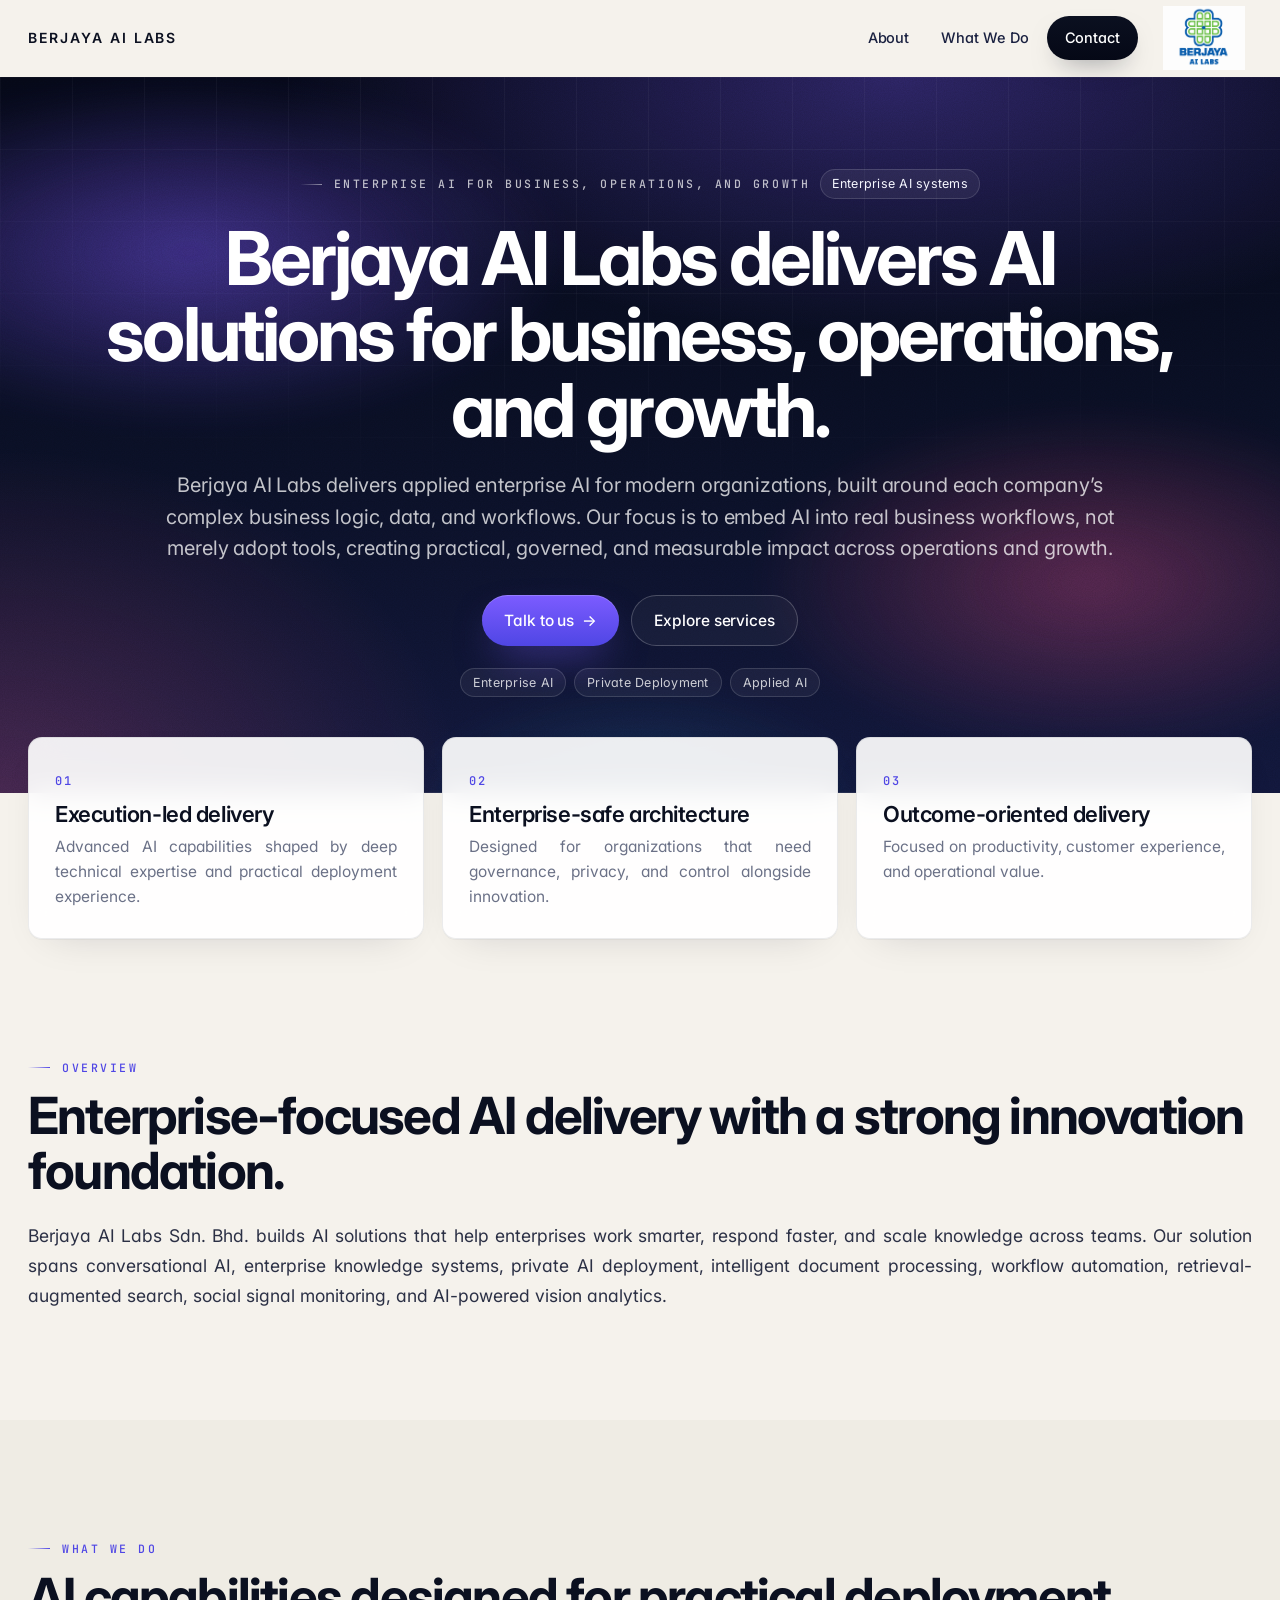
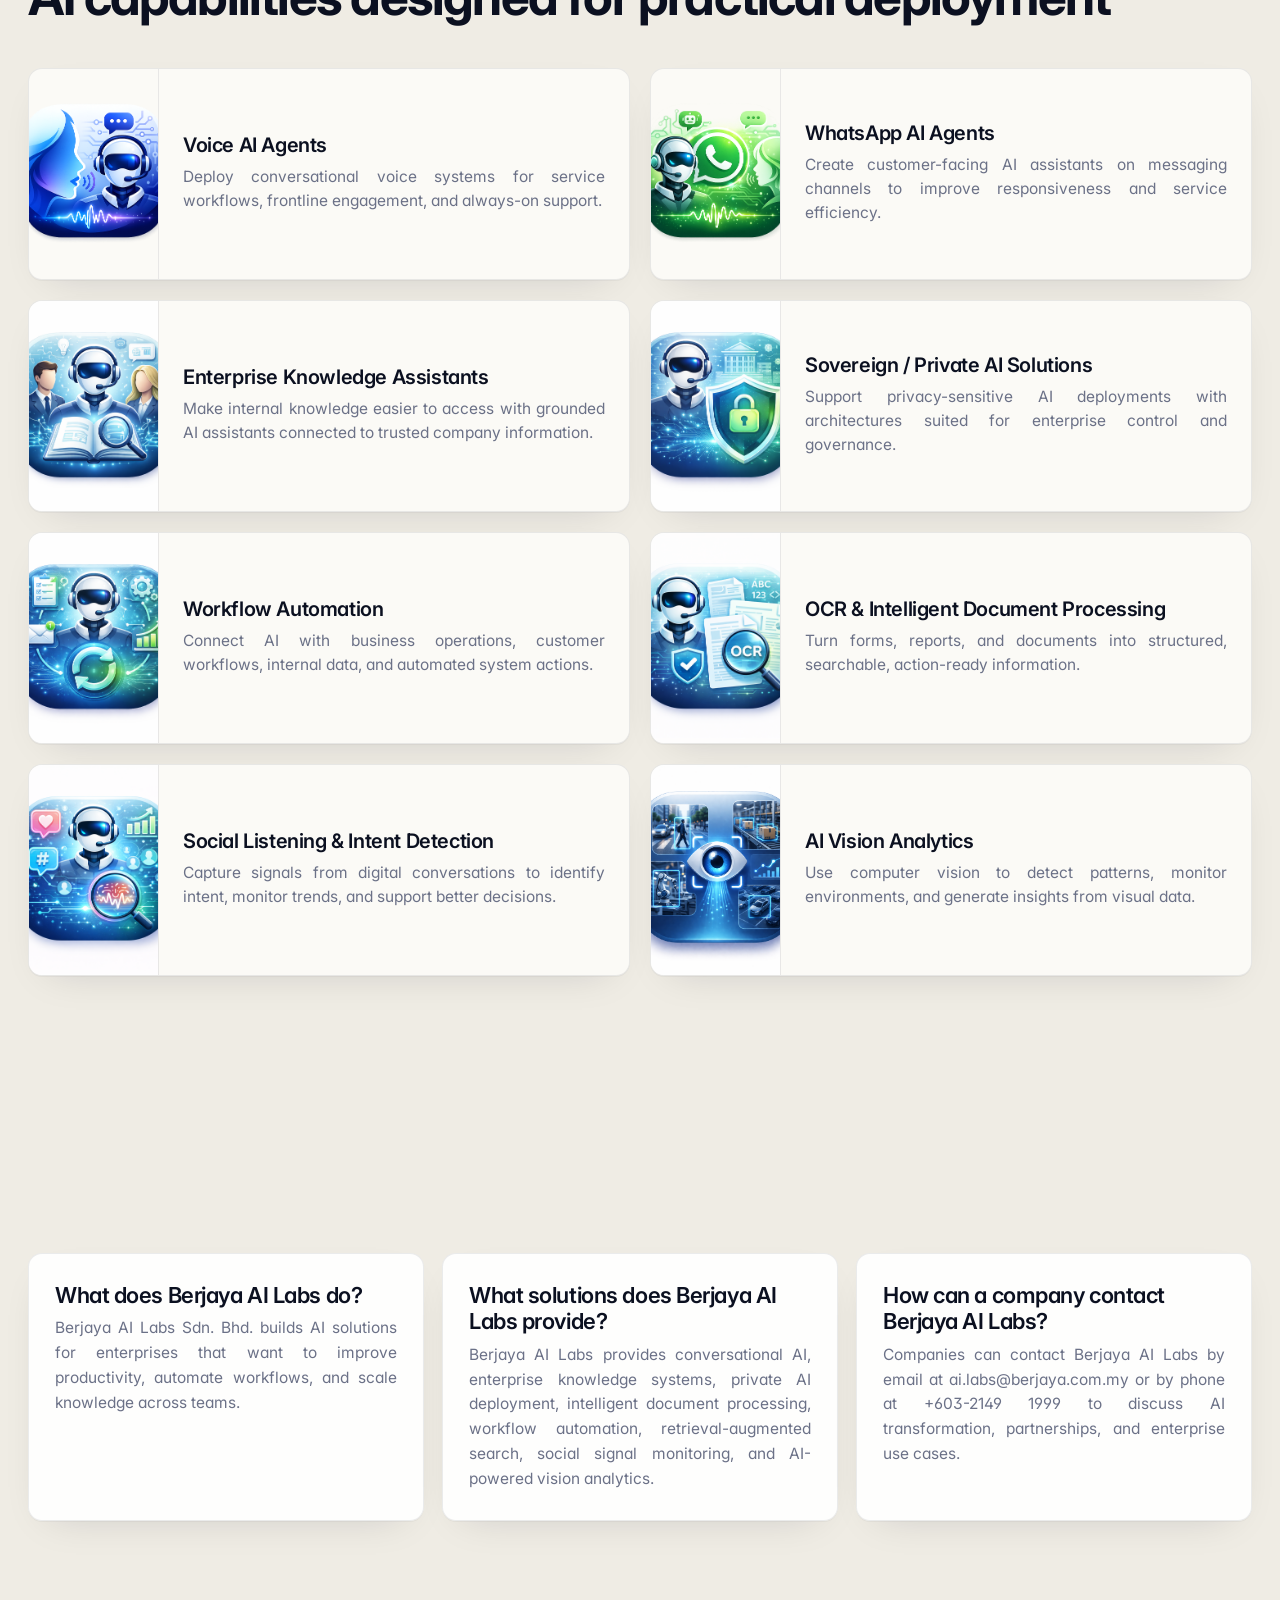
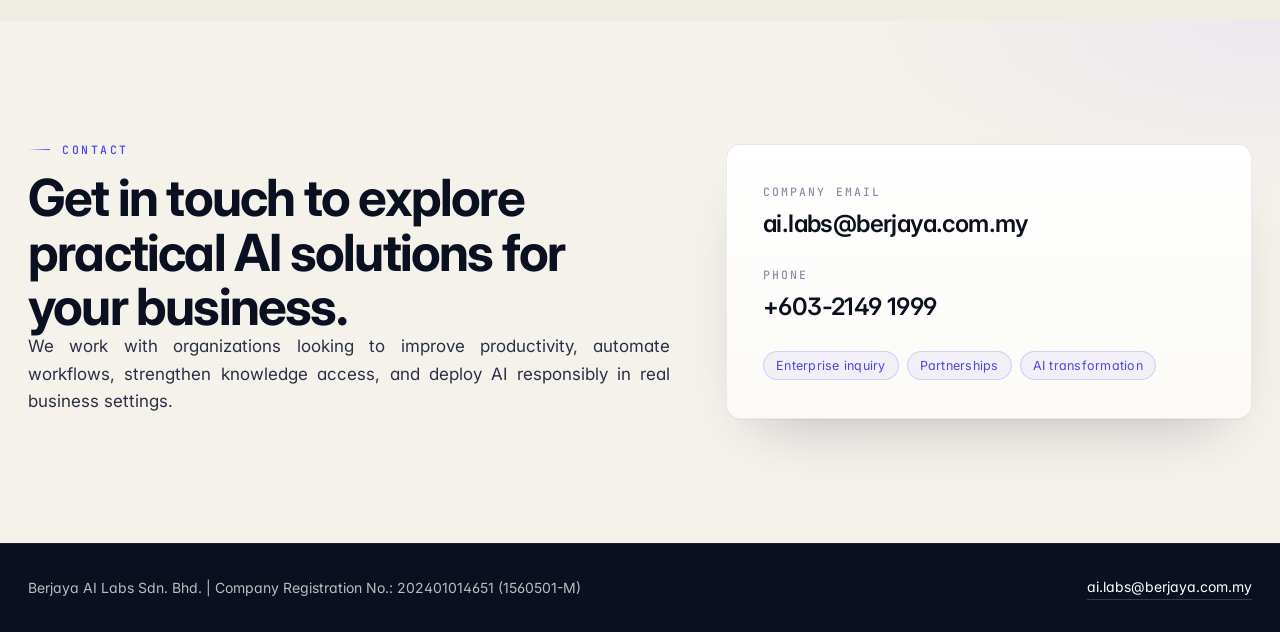
==== index.html @ 204e7c3d "Update Berjaya AI Labs site" ====
<!DOCTYPE html>
<html lang="en">
<head>
  <meta charset="UTF-8" />
  <meta name="viewport" content="width=device-width, initial-scale=1.0" />
  <title>Berjaya AI Labs | Applied AI for Business, Operations, and Growth</title>
  <meta name="description" content="Berjaya AI Labs Sdn. Bhd. delivers AI solutions across conversational AI, enterprise knowledge systems, private AI deployment, intelligent document processing, workflow automation, retrieval-augmented search, social listening, and vision analytics." />
  <meta name="robots" content="index,follow,max-image-preview:large" />
  <meta name="facebook-domain-verification" content="cfm3j7e0lpsbj4cn4l0iv65m7jfxsm" />
  <link rel="canonical" href="https://berjayaailabs.my/" />
  <meta property="og:type" content="website" />
  <meta property="og:title" content="Berjaya AI Labs | Applied AI for Business, Operations, and Growth" />
  <meta property="og:description" content="Berjaya AI Labs provides AI solutions for enterprises across automation, knowledge systems, private AI, and intelligent analytics." />
  <meta property="og:url" content="https://berjayaailabs.my/" />
  <meta property="og:site_name" content="Berjaya AI Labs" />
  <meta property="og:image" content="https://berjayaailabs.my/assets/company%20logo.png" />
  <meta name="twitter:card" content="summary_large_image" />
  <meta name="twitter:title" content="Berjaya AI Labs" />
  <meta name="twitter:description" content="Applied AI solutions by Berjaya AI Labs for business, operations, and growth." />
  <meta name="twitter:image" content="https://berjayaailabs.my/assets/company%20logo.png" />
  <link rel="preconnect" href="https://fonts.googleapis.com" />
  <link rel="preconnect" href="https://fonts.gstatic.com" crossorigin />
  <link href="https://fonts.googleapis.com/css2?family=Inter:wght@300;400;500;600;700;800&family=JetBrains+Mono:wght@400;500;600&display=swap" rel="stylesheet" />
  <link rel="stylesheet" href="styles.css?v=hero-text-full-width-1" />
  <script type="application/ld+json">
    {
      "@context": "https://schema.org",
      "@graph": [
        {
          "@type": "WebSite",
          "name": "Berjaya AI Labs",
          "url": "https://berjayaailabs.my/",
          "description": "AI solutions for business, operations, and growth.",
          "keywords": "Berjaya AI, Berjaya AI Labs"
        },
        {
          "@type": "WebPage",
          "name": "Berjaya AI Labs | Applied AI for Business, Operations, and Growth",
          "url": "https://berjayaailabs.my/",
          "isPartOf": {
            "@type": "WebSite",
            "name": "Berjaya AI Labs",
            "url": "https://berjayaailabs.my/"
          },
          "about": {
            "@type": "Organization",
            "name": "Berjaya AI Labs Sdn. Bhd."
          },
          "primaryImageOfPage": "https://berjayaailabs.my/assets/company%20logo.png"
        },
        {
          "@type": "Organization",
          "name": "Berjaya AI Labs Sdn. Bhd.",
          "url": "https://berjayaailabs.my/",
          "email": "ai.labs@berjaya.com.my",
          "telephone": "+603-2149 1999",
          "logo": "https://berjayaailabs.my/assets/company%20logo.png",
          "description": "Berjaya AI Labs Sdn. Bhd. provides practical AI solutions for business, operations, and growth.",
          "sameAs": ["https://www.linkedin.com/in/mau-luen-tham-57ba3176/"]
        },
        {
          "@type": "Person",
          "name": "Ir. Ts. Dr. Tham Mau Luen",
          "alternateName": ["Tham Mau Luen", "Mau Luen Tham"],
          "jobTitle": "Director",
          "worksFor": {
            "@type": "Organization",
            "name": "Berjaya AI Labs Sdn. Bhd."
          },
          "image": "https://berjayaailabs.my/assets/me.png",
          "sameAs": ["https://www.linkedin.com/in/mau-luen-tham-57ba3176/"],
          "alumniOf": {
            "@type": "CollegeOrUniversity",
            "name": "Universiti Malaya"
          },
          "knowsAbout": ["Artificial Intelligence", "Conversational AI", "Enterprise Knowledge Systems", "Private AI Deployment", "Workflow Automation", "Computer Vision"]
        },
        {
          "@type": "FAQPage",
          "mainEntity": [
            {
              "@type": "Question",
              "name": "What does Berjaya AI Labs do?",
              "acceptedAnswer": {
                "@type": "Answer",
                "text": "Berjaya AI Labs Sdn. Bhd. builds AI solutions for enterprises that want to improve productivity, automate workflows, and scale knowledge across teams."
              }
            },
            {
              "@type": "Question",
              "name": "What solutions does Berjaya AI Labs provide?",
              "acceptedAnswer": {
                "@type": "Answer",
                "text": "Berjaya AI Labs provides conversational AI, enterprise knowledge systems, private AI deployment, intelligent document processing, workflow automation, retrieval-augmented search, social signal monitoring, and AI-powered vision analytics."
              }
            },
            {
              "@type": "Question",
              "name": "How can a company contact Berjaya AI Labs?",
              "acceptedAnswer": {
                "@type": "Answer",
                "text": "Companies can contact Berjaya AI Labs by email at ai.labs@berjaya.com.my or by phone at +603-2149 1999 to discuss AI transformation, partnerships, and enterprise use cases."
              }
            },
            {
              "@type": "Question",
              "name": "Who is Ir. Ts. Dr. Tham Mau Luen?",
              "acceptedAnswer": {
                "@type": "Answer",
                "text": "Ir. Ts. Dr. Tham Mau Luen is the Director of Berjaya AI Labs Sdn. Bhd. and leads the development of AI solutions for enterprise innovation and digital transformation."
              }
            }
          ]
        }
      ]
    }
  </script>
</head>
<body>
  <header class="site-header">
    <div class="container nav">
      <a class="brand" href="#top">
        <span class="brand-mark">Berjaya AI Labs</span>
      </a>
      <div class="nav-right">
        <nav>
          <a href="#about">About</a>
          <a href="#services">What We Do</a>
          <a href="#contact">Contact</a>
        </nav>
        <img class="corporate-logo" src="assets/logo.png?v=logo-1" alt="Berjaya Corporation" />
      </div>
    </div>
  </header>

  <main id="top">
    <section class="hero">
      <div class="hero-aurora" aria-hidden="true"></div>
      <div class="hero-noise" aria-hidden="true"></div>
      <div class="container hero-stack-layout">
        <div class="hero-copy hero-copy-top" data-reveal>
          <div class="eyebrow-row">
            <p class="eyebrow">Enterprise AI for Business, Operations, and Growth</p>
            <span class="hero-badge">Enterprise AI systems</span>
          </div>
          <h1>Berjaya AI Labs delivers AI solutions for business, operations, and growth.</h1>
        </div>

        <div class="hero-copy hero-copy-bottom" data-reveal>
          <p class="lead">Berjaya AI Labs delivers applied enterprise AI for modern organizations, built around each company’s complex business logic, data, and workflows. Our focus is to embed AI into real business workflows, not merely adopt tools, creating practical, governed, and measurable impact across operations and growth.</p>
          <div class="hero-actions">
            <a class="button primary" href="#contact">Talk to us</a>
            <a class="button secondary" href="#services">Explore services</a>
          </div>
          <div class="hero-signals" aria-label="Key positioning signals">
            <span>Enterprise AI</span>
            <span>Private Deployment</span>
            <span>Applied AI</span>
          </div>
        </div>
      </div>
    </section>

    <section class="proof-band" aria-label="Why Berjaya AI Labs">
      <div class="container proof-grid">
        <article class="proof-card" data-reveal>
          <span class="proof-kicker">01</span>
          <h3>Execution-led delivery</h3>
          <p>Advanced AI capabilities shaped by deep technical expertise and practical deployment experience.</p>
        </article>
        <article class="proof-card" data-reveal>
          <span class="proof-kicker">02</span>
          <h3>Enterprise-safe architecture</h3>
          <p>Designed for organizations that need governance, privacy, and control alongside innovation.</p>
        </article>
        <article class="proof-card" data-reveal>
          <span class="proof-kicker">03</span>
          <h3>Outcome-oriented delivery</h3>
          <p>Focused on productivity, customer experience, and operational value.</p>
        </article>
      </div>
    </section>

    <section class="section" id="about">
      <div class="container intro-grid">
        <div data-reveal>
          <p class="section-label">Overview</p>
          <h2>Enterprise-focused AI delivery with a strong innovation foundation.</h2>
        </div>
        <div class="content-stack" data-reveal>
          <p>Berjaya AI Labs Sdn. Bhd. builds AI solutions that help enterprises work smarter, respond faster, and scale knowledge across teams. Our solution spans conversational AI, enterprise knowledge systems, private AI deployment, intelligent document processing, workflow automation, retrieval-augmented search, social signal monitoring, and AI-powered vision analytics.</p>
        </div>
      </div>
    </section>

    <section class="section alt premium-section" id="services">
      <div class="container">
        <div class="section-header-premium" data-reveal>
          <div>
            <p class="section-label">What We Do</p>
            <h2>AI capabilities designed for practical deployment</h2>
          </div>
        </div>
        <div class="service-grid">
          <article class="service-card" data-reveal>
            <img src="assets/Voice AI Agents.png" alt="Voice AI Agents" loading="lazy" />
            <div>
              <h3>Voice AI Agents</h3>
              <p>Deploy conversational voice systems for service workflows, frontline engagement, and always-on support.</p>
            </div>
          </article>
          <article class="service-card" data-reveal>
            <img src="assets/WhatsApp AI Agents.png" alt="WhatsApp AI Agents" loading="lazy" />
            <div>
              <h3>WhatsApp AI Agents</h3>
              <p>Create customer-facing AI assistants on messaging channels to improve responsiveness and service efficiency.</p>
            </div>
          </article>
          <article class="service-card" data-reveal>
            <img src="assets/Enterprise Knowledge Assistants.png" alt="Enterprise Knowledge Assistants" loading="lazy" />
            <div>
              <h3>Enterprise Knowledge Assistants</h3>
              <p>Make internal knowledge easier to access with grounded AI assistants connected to trusted company information.</p>
            </div>
          </article>
          <article class="service-card" data-reveal>
            <img src="assets/Private AI Solutions.png" alt="Sovereign and Private AI Solutions" loading="lazy" />
            <div>
              <h3>Sovereign / Private AI Solutions</h3>
              <p>Support privacy-sensitive AI deployments with architectures suited for enterprise control and governance.</p>
            </div>
          </article>
          <article class="service-card" data-reveal>
            <img src="assets/Workflow Automation.png" alt="Workflow Automation" loading="lazy" />
            <div>
              <h3>Workflow Automation</h3>
              <p>Connect AI with business operations, customer workflows, internal data, and automated system actions.</p>
            </div>
          </article>
          <article class="service-card" data-reveal>
            <img src="assets/OCR &amp; Intelligent Document Processing.png" alt="OCR and Intelligent Document Processing" loading="lazy" />
            <div>
              <h3>OCR &amp; Intelligent Document Processing</h3>
              <p>Turn forms, reports, and documents into structured, searchable, action-ready information.</p>
            </div>
          </article>
          <article class="service-card" data-reveal>
            <img src="assets/Social Listening &amp; Intent Detection.png" alt="Social Listening and Intent Detection" loading="lazy" />
            <div>
              <h3>Social Listening &amp; Intent Detection</h3>
              <p>Capture signals from digital conversations to identify intent, monitor trends, and support better decisions.</p>
            </div>
          </article>
          <article class="service-card" data-reveal>
            <img src="assets/AI Vision Analytics.png" alt="AI Vision Analytics" loading="lazy" />
            <div>
              <h3>AI Vision Analytics</h3>
              <p>Use computer vision to detect patterns, monitor environments, and generate insights from visual data.</p>
            </div>
          </article>
        </div>
      </div>
    </section>

    <section class="section geo-answers-section" id="geo-answers">
      <div class="container">
        <p class="section-label" data-reveal>FAQs</p>
        <div class="qa-grid">
          <article class="qa-card" data-reveal>
            <h3>What does Berjaya AI Labs do?</h3>
            <p>Berjaya AI Labs Sdn. Bhd. builds AI solutions for enterprises that want to improve productivity, automate workflows, and scale knowledge across teams.</p>
          </article>
          <article class="qa-card" data-reveal>
            <h3>What solutions does Berjaya AI Labs provide?</h3>
            <p>Berjaya AI Labs provides conversational AI, enterprise knowledge systems, private AI deployment, intelligent document processing, workflow automation, retrieval-augmented search, social signal monitoring, and AI-powered vision analytics.</p>
          </article>
          <article class="qa-card" data-reveal>
            <h3>How can a company contact Berjaya AI Labs?</h3>
            <p>Companies can contact Berjaya AI Labs by email at ai.labs@berjaya.com.my or by phone at +603-2149 1999 to discuss AI transformation, partnerships, and enterprise use cases.</p>
          </article>
        </div>
      </div>
    </section>

    <section class="section contact-section" id="contact">
      <div class="container contact-panel">
        <div data-reveal>
          <p class="section-label">Contact</p>
          <h2>Get in touch to explore practical AI solutions for your business.</h2>
          <p>We work with organizations looking to improve productivity, automate workflows, strengthen knowledge access, and deploy AI responsibly in real business settings.</p>
        </div>
        <div class="contact-card" data-reveal>
          <p class="contact-label">Company Email</p>
          <a href="mailto:ai.labs@berjaya.com.my">ai.labs@berjaya.com.my</a>
          <p class="contact-label top-gap">Phone</p>
          <a href="tel:+60321491999">+603-2149 1999</a>
          <div class="contact-chip-row">
            <span>Enterprise inquiry</span>
            <span>Partnerships</span>
            <span>AI transformation</span>
          </div>
        </div>
      </div>
    </section>
  </main>

  <footer class="site-footer">
    <div class="container footer-content">
      <p>Berjaya AI Labs Sdn. Bhd. | Company Registration No.: 202401014651 (1560501-M)</p>
      <a href="mailto:ai.labs@berjaya.com.my">ai.labs@berjaya.com.my</a>
    </div>
  </footer>
  <script>
    (function () {
      var prefersReduced = window.matchMedia && window.matchMedia('(prefers-reduced-motion: reduce)').matches;
      var targets = document.querySelectorAll('[data-reveal]');
      if (prefersReduced || !('IntersectionObserver' in window)) {
        targets.forEach(function (el) { el.classList.add('is-revealed'); });
        return;
      }
      var io = new IntersectionObserver(function (entries) {
        entries.forEach(function (entry) {
          if (entry.isIntersecting) {
            entry.target.classList.add('is-revealed');
            io.unobserve(entry.target);
          }
        });
      }, { rootMargin: '0px 0px -8% 0px', threshold: 0.08 });
      targets.forEach(function (el, i) {
        el.style.setProperty('--reveal-delay', (Math.min(i, 8) * 60) + 'ms');
        io.observe(el);
      });

      var header = document.querySelector('.site-header');
      if (header) {
        var onScroll = function () {
          if (window.scrollY > 8) header.classList.add('is-scrolled');
          else header.classList.remove('is-scrolled');
        };
        onScroll();
        window.addEventListener('scroll', onScroll, { passive: true });
      }
    })();
  </script>
</body>
</html>
---- styles.css ----
/* Berjaya AI Labs — Premium AI aesthetic
   Typography: Inter (display + body) + JetBrains Mono (numerics)
   Palette: warm ivory body, deep ink hero with aurora, single brand accent
*/

:root {
  /* Surfaces */
  --bg: #f5f2ec;            /* warm ivory */
  --bg-elev: #fbfaf6;       /* slightly lifted card */
  --surface: #ffffff;
  --surface-soft: #efece4;  /* alt section */
  --line: rgba(11, 16, 32, 0.08);
  --line-strong: rgba(11, 16, 32, 0.14);

  /* Ink */
  --ink: #0b1020;           /* near-black with cool blue */
  --ink-2: #1a2140;
  --text: #2b3045;
  --muted: #6b7187;
  --muted-2: #8a90a3;

  /* Brand */
  --brand: #4f46e5;          /* refined indigo */
  --brand-2: #7c5cff;
  --brand-hover: #3b32c7;
  --accent: #ff5d8f;         /* coral pink */
  --glow-1: rgba(124, 92, 255, 0.45);
  --glow-2: rgba(255, 93, 143, 0.30);
  --glow-3: rgba(80, 200, 255, 0.18);

  /* Hero ink */
  --hero-bg-1: #050816;
  --hero-bg-2: #0a0f24;
  --hero-bg-3: #111638;

  /* Type */
  --display: "Inter", system-ui, -apple-system, BlinkMacSystemFont, "Segoe UI", sans-serif;
  --sans: "Inter", system-ui, -apple-system, BlinkMacSystemFont, "Segoe UI", sans-serif;
  --mono: "JetBrains Mono", ui-monospace, monospace;

  /* Effects */
  --radius: 14px;
  --radius-sm: 10px;
  --radius-lg: 22px;
  --shadow-soft: 0 1px 0 rgba(11, 16, 32, 0.04), 0 14px 40px -22px rgba(11, 16, 32, 0.18);
  --shadow-card: 0 1px 0 rgba(11, 16, 32, 0.04), 0 30px 60px -34px rgba(11, 16, 32, 0.30);
  --shadow-lift: 0 1px 0 rgba(11, 16, 32, 0.05), 0 44px 80px -36px rgba(11, 16, 32, 0.42);

  /* Motion */
  --ease: cubic-bezier(0.22, 1, 0.36, 1);
  --reveal-delay: 0ms;
}

* { box-sizing: border-box; }
html { scroll-behavior: smooth; }
body {
  margin: 0;
  font-family: var(--sans);
  font-size: 17px;
  line-height: 1.62;
  color: var(--text);
  background: var(--bg);
  -webkit-font-smoothing: antialiased;
  text-rendering: optimizeLegibility;
  font-feature-settings: "ss01", "cv11";
}

p { margin-top: 0; text-align: justify; }
.lead, .content-stack p, .proof-card p, .qa-card p, .service-card p, .contact-panel > div p {
  hyphens: auto;
  -webkit-hyphens: auto;
  text-align: justify;
}
a { color: inherit; }
img, video { max-width: 100%; display: block; }
::selection { background: rgba(124, 92, 255, 0.22); color: var(--ink); }

.container { width: min(1240px, calc(100% - 56px)); margin: 0 auto; }

/* ─────────────────────────  Header  ───────────────────────── */

.site-header {
  position: sticky;
  top: 0;
  z-index: 30;
  background: rgba(245, 242, 236, 0.0);
  border-bottom: 1px solid transparent;
  backdrop-filter: blur(0px);
  transition: background .35s var(--ease), border-color .35s var(--ease), backdrop-filter .35s var(--ease), box-shadow .35s var(--ease);
}
.site-header.is-scrolled {
  background: rgba(245, 242, 236, 0.78);
  border-bottom: 1px solid var(--line);
  backdrop-filter: saturate(1.4) blur(18px);
  box-shadow: 0 14px 40px -28px rgba(11, 16, 32, 0.22);
}
.nav {
  min-height: 76px;
  display: flex;
  align-items: center;
  justify-content: space-between;
  gap: 24px;
}
.brand, .nav a { text-decoration: none; }
.brand {
  display: inline-flex;
  align-items: center;
  gap: 12px;
}
.brand-logo {
  width: 90px;
  height: 60px;
  object-fit: contain;
  border-radius: 12px;
  box-shadow: 0 14px 34px -16px rgba(11, 16, 32, 0.34);
}
.brand-mark {
  display: inline-flex;
  align-items: center;
  color: var(--ink);
  font-family: var(--sans);
  font-size: 14px;
  font-weight: 600;
  letter-spacing: 0.14em;
  text-transform: uppercase;
}
.nav-right {
  display: flex;
  align-items: center;
  justify-content: flex-end;
  gap: 18px;
  margin-left: auto;
}
.corporate-logo {
  width: 96px;
  height: 64px;
  object-fit: contain;
  display: block;
}
nav { display: flex; align-items: center; gap: 4px; flex-wrap: wrap; }
nav a {
  position: relative;
  color: var(--ink-2);
  padding: 9px 14px;
  border-radius: 999px;
  font-size: 14.5px;
  font-weight: 500;
  letter-spacing: -0.005em;
  transition: color .2s var(--ease), background .2s var(--ease);
}
nav a:hover { color: var(--ink); background: rgba(11, 16, 32, 0.05); }
nav a:last-child {
  color: #fff;
  background: linear-gradient(180deg, var(--ink) 0%, #050816 100%);
  padding: 10px 18px;
  box-shadow: 0 12px 28px -14px rgba(11, 16, 32, 0.55);
}
nav a:last-child:hover {
  color: #fff;
  background: linear-gradient(180deg, #0f1530 0%, #050816 100%);
  transform: translateY(-1px);
}

/* ─────────────────────────  Hero  ───────────────────────── */

.hero {
  position: relative;
  isolation: isolate;
  overflow: hidden;
  padding: 92px 0 96px;
  color: #fff;
  background:
    radial-gradient(80% 60% at 70% 0%, rgba(124, 92, 255, 0.30), transparent 60%),
    radial-gradient(60% 80% at 0% 100%, rgba(255, 93, 143, 0.20), transparent 60%),
    linear-gradient(180deg, var(--hero-bg-1) 0%, var(--hero-bg-2) 55%, var(--hero-bg-3) 100%);
}
.hero::before {
  /* faint mesh grid */
  content: "";
  position: absolute;
  inset: 0;
  background:
    linear-gradient(rgba(255,255,255,0.035) 1px, transparent 1px),
    linear-gradient(90deg, rgba(255,255,255,0.035) 1px, transparent 1px);
  background-size: 72px 72px;
  mask-image: radial-gradient(120% 80% at 50% 0%, #000 30%, transparent 80%);
  pointer-events: none;
  z-index: 0;
}
.hero::after {
  /* hairline divider into body */
  content: "";
  position: absolute;
  left: 0; right: 0; bottom: 0;
  height: 1px;
  background: linear-gradient(90deg, transparent, rgba(255,255,255,0.12), transparent);
  z-index: 0;
}

.hero-aurora {
  position: absolute;
  inset: -10% -5% -5% -5%;
  z-index: 0;
  pointer-events: none;
  background:
    radial-gradient(45% 35% at 18% 30%, var(--glow-1), transparent 60%),
    radial-gradient(40% 35% at 82% 70%, var(--glow-2), transparent 60%),
    radial-gradient(30% 30% at 50% 100%, var(--glow-3), transparent 60%);
  filter: blur(18px) saturate(120%);
  opacity: 0.95;
  animation: auroraFloat 22s ease-in-out infinite alternate;
}
@keyframes auroraFloat {
  0%   { transform: translate3d(0, 0, 0) scale(1); }
  50%  { transform: translate3d(2%, -1%, 0) scale(1.04); }
  100% { transform: translate3d(-1%, 1.5%, 0) scale(1.02); }
}

.hero-noise {
  position: absolute;
  inset: 0;
  z-index: 0;
  pointer-events: none;
  opacity: .35;
  mix-blend-mode: overlay;
  background-image: url("data:image/svg+xml;utf8,<svg xmlns='http://www.w3.org/2000/svg' width='180' height='180'><filter id='n'><feTurbulence type='fractalNoise' baseFrequency='0.9' numOctaves='2' stitchTiles='stitch'/><feColorMatrix values='0 0 0 0 1  0 0 0 0 1  0 0 0 0 1  0 0 0 0.55 0'/></filter><rect width='100%' height='100%' filter='url(%23n)'/></svg>");
}

.hero > .container { position: relative; z-index: 1; }
.hero-stack-layout {
  display: grid;
  grid-template-columns: minmax(0, 1fr);
  grid-template-areas:
    "top"
    "bottom";
  gap: 22px;
  align-items: start;
}
.hero-copy-top { grid-area: top; align-self: end; }
.hero-copy-bottom { grid-area: bottom; align-self: start; }
.hero-visual { grid-area: visual; display: flex; justify-content: flex-end; }
.hero-copy-top, .hero-copy-bottom { max-width: 1120px; margin-inline: auto; }
.hero-copy-top { text-align: center; display: block; }
.hero-copy-top .eyebrow-row, .hero-copy-top h1 { text-align: center; justify-content: center; }

.eyebrow-row { display: flex; align-items: center; gap: 10px; flex-wrap: wrap; margin-bottom: 22px; }
.eyebrow, .section-label {
  margin: 0 0 14px;
  font-family: var(--mono);
  text-transform: uppercase;
  letter-spacing: .22em;
  font-size: 11.5px;
  line-height: 1.2;
  font-weight: 500;
}
.eyebrow {
  margin: 0;
  display: inline-flex;
  align-items: center;
  color: rgba(255, 255, 255, 0.72);
}
.eyebrow::before {
  content: "";
  width: 22px; height: 1px;
  margin-right: 12px;
  background: linear-gradient(90deg, transparent, rgba(255,255,255,0.5));
}
.section-label {
  color: var(--brand);
  display: inline-flex;
  align-items: center;
}
.section-label::before {
  content: "";
  width: 22px; height: 1px;
  margin-right: 12px;
  background: linear-gradient(90deg, transparent, var(--brand));
}

.hero-badge {
  display: inline-flex;
  align-items: center;
  min-height: 26px;
  padding: 4px 11px;
  border-radius: 999px;
  color: #f6f7ff;
  background: rgba(255, 255, 255, 0.06);
  border: 1px solid rgba(255, 255, 255, 0.14);
  font-size: 12.5px;
  letter-spacing: .02em;
  backdrop-filter: blur(8px);
}

/* Display headings */
.hero h1, .section h2 {
  margin: 0;
  font-family: var(--display);
  color: var(--ink);
  line-height: 1.06;
  letter-spacing: -0.035em;
  font-weight: 700;
}
.hero h1 {
  max-width: 1120px;
  color: #fff;
  font-size: clamp(48px, 5.8vw, 82px);
  line-height: 1.02;
  letter-spacing: -0.04em;
  font-weight: 700;
}
.hero h1 em {
  font-style: normal;
  color: #c9c0ff;
}

.lead {
  max-width: 1000px;
  margin: 0 auto;
  color: rgba(255, 255, 255, 0.75);
  font-size: 20px;
  line-height: 1.58;
  letter-spacing: -0.005em;
  text-align: center;
}

.hero-actions { display: flex; flex-wrap: wrap; justify-content: center; gap: 12px; margin-top: 30px; }
.button {
  display: inline-flex;
  align-items: center;
  justify-content: center;
  gap: 8px;
  min-height: 48px;
  padding: 12px 22px;
  border-radius: 999px;
  text-decoration: none;
  font-size: 15.5px;
  font-weight: 500;
  letter-spacing: -0.005em;
  transition: transform .2s var(--ease), box-shadow .25s var(--ease), background .25s var(--ease), border-color .25s var(--ease), color .25s var(--ease);
}
.button:hover { transform: translateY(-1px); }
.button.primary {
  color: #fff;
  background: linear-gradient(180deg, var(--brand-2) 0%, var(--brand) 100%);
  box-shadow:
    inset 0 1px 0 rgba(255,255,255,0.2),
    0 18px 40px -14px rgba(124, 92, 255, 0.55);
}
.button.primary:hover {
  background: linear-gradient(180deg, #8b6dff 0%, var(--brand-hover) 100%);
  box-shadow:
    inset 0 1px 0 rgba(255,255,255,0.25),
    0 22px 50px -14px rgba(124, 92, 255, 0.65);
}
.button.primary::after {
  content: "→";
  font-family: var(--sans);
  transform: translateX(0);
  transition: transform .25s var(--ease);
}
.button.primary:hover::after { transform: translateX(3px); }
.button.secondary {
  color: #fff;
  border: 1px solid rgba(255,255,255,.22);
  background: rgba(255,255,255,.04);
  backdrop-filter: blur(8px);
}
.button.secondary:hover { background: rgba(255,255,255,.10); border-color: rgba(255,255,255,.34); }

.hero-signals { display: flex; flex-wrap: wrap; justify-content: center; gap: 8px; margin-top: 22px; }
.hero-signals span, .contact-chip-row span {
  display: inline-flex;
  align-items: center;
  border-radius: 999px;
  padding: 6px 12px;
  font-size: 12.5px;
  letter-spacing: .02em;
  line-height: 1.2;
}
.hero-signals span {
  color: rgba(255,255,255,.78);
  border: 1px solid rgba(255,255,255,.14);
  background: rgba(255,255,255,.05);
  backdrop-filter: blur(8px);
}

/* Hero video orbit */
.hero-orbit { position: relative; width: min(430px, 100%); margin-left: auto; }
.hero-orbit::before {
  /* outer halo */
  content: "";
  position: absolute;
  inset: -16%;
  border-radius: 50%;
  background:
    radial-gradient(closest-side, var(--glow-1), transparent 70%),
    radial-gradient(closest-side, var(--glow-2) 0%, transparent 70%);
  filter: blur(30px);
  opacity: .8;
  z-index: 0;
  animation: pulseHalo 7s ease-in-out infinite;
}
@keyframes pulseHalo {
  0%, 100% { opacity: .65; transform: scale(1); }
  50%      { opacity: .9;  transform: scale(1.04); }
}
.hero-video-shell {
  position: relative;
  z-index: 1;
  padding: 10px;
  border-radius: 18px;
  background: linear-gradient(180deg, rgba(255,255,255,0.10), rgba(255,255,255,0.04));
  border: 1px solid rgba(255,255,255,.16);
  box-shadow:
    inset 0 1px 0 rgba(255,255,255,0.18),
    0 50px 90px -34px rgba(3, 3, 39, 0.6),
    0 0 0 1px rgba(124, 92, 255, 0.08);
  backdrop-filter: blur(16px);
}
.hero-video {
  width: 100%;
  aspect-ratio: 1 / 1;
  object-fit: contain;
  border-radius: 12px;
  background: #0a0f24;
}

/* ─────────────────────────  Proof band  ───────────────────────── */

.proof-band { position: relative; z-index: 2; margin-top: -56px; }
.proof-grid, .qa-grid {
  display: grid;
  grid-template-columns: repeat(3, minmax(0, 1fr));
  gap: 18px;
}
.proof-card, .qa-card {
  position: relative;
  padding: 28px 26px;
  border-radius: var(--radius);
  background: rgba(255, 255, 255, 0.92);
  border: 1px solid var(--line);
  box-shadow: var(--shadow-soft);
  backdrop-filter: blur(14px);
  transition: transform .3s var(--ease), box-shadow .3s var(--ease), border-color .3s var(--ease);
}
.proof-card:hover, .qa-card:hover {
  transform: translateY(-3px);
  border-color: var(--line-strong);
  box-shadow: var(--shadow-card);
}
.proof-kicker {
  display: inline-block;
  margin-bottom: 14px;
  color: var(--brand);
  font: 500 12px/1 var(--mono);
  letter-spacing: .14em;
}
.proof-card h3, .qa-card h3, .service-card h3 {
  margin: 0 0 8px;
  color: var(--ink);
  font-family: var(--sans);
  line-height: 1.2;
  letter-spacing: -0.02em;
  font-weight: 600;
}
.proof-card h3, .qa-card h3 { font-size: 22px; }
.proof-card p, .qa-card p {
  margin: 0;
  color: var(--muted);
  font-size: 15.5px;
  line-height: 1.6;
}

/* ─────────────────────────  Sections  ───────────────────────── */

.section { padding: 110px 0; background: var(--bg); }
.section.alt { background: var(--surface-soft); }
.premium-section {
  background:
    radial-gradient(60% 50% at 100% 0%, rgba(124, 92, 255, 0.06), transparent 60%),
    radial-gradient(60% 60% at 0% 100%, rgba(255, 93, 143, 0.05), transparent 60%),
    var(--bg);
}
.section h2 {
  font-size: clamp(34px, 4vw, 54px);
  max-width: none;
}
.intro-grid, .director-grid, .contact-panel {
  display: grid;
  gap: 56px;
  align-items: start;
}
.intro-grid { grid-template-columns: 1fr; gap: 24px; }
.intro-grid .content-stack p { max-width: none; }
.contact-panel { grid-template-columns: 1.1fr 0.9fr; align-items: center; }
.director-grid { grid-template-columns: 360px minmax(0, 1fr); align-items: center; }
.content-stack p {
  max-width: 70ch;
  margin: 0 0 18px;
  color: var(--text);
  font-size: 17.5px;
  line-height: 1.7;
}
.content-stack p:last-child { margin-bottom: 0; }
.section-header-premium {
  display: flex;
  align-items: end;
  justify-content: space-between;
  gap: 24px;
  margin-bottom: 12px;
}

/* ─────────────────────────  Service grid  ───────────────────────── */

.service-grid {
  display: grid;
  grid-template-columns: repeat(2, minmax(0, 1fr));
  gap: 20px;
  margin-top: 44px;
}
.service-card {
  position: relative;
  background: var(--bg-elev);
  border: 1px solid var(--line);
  border-radius: var(--radius);
  box-shadow: var(--shadow-soft);
  min-height: 210px;
  display: grid;
  grid-template-columns: 130px minmax(0, 1fr);
  align-items: stretch;
  overflow: hidden;
  transition: transform .3s var(--ease), box-shadow .3s var(--ease), border-color .3s var(--ease);
}
.service-card::before {
  /* gradient ring on hover */
  content: "";
  position: absolute;
  inset: 0;
  border-radius: inherit;
  padding: 1px;
  background: linear-gradient(135deg, rgba(124, 92, 255, 0.6), rgba(255, 93, 143, 0.5));
  -webkit-mask:
    linear-gradient(#000 0 0) content-box,
    linear-gradient(#000 0 0);
  -webkit-mask-composite: xor;
          mask-composite: exclude;
  opacity: 0;
  transition: opacity .3s var(--ease);
  pointer-events: none;
}
.service-card:hover {
  transform: translateY(-4px);
  box-shadow: var(--shadow-lift);
  border-color: transparent;
}
.service-card:hover::before { opacity: 1; }
.service-card img {
  width: 130px;
  height: 100%;
  min-height: 210px;
  object-fit: cover;
  object-position: center;
  border-right: 1px solid var(--line);
  filter: saturate(1.05);
  transition: transform .5s var(--ease);
}
.service-card:hover img { transform: scale(1.04); }
.service-card div {
  display: flex;
  flex-direction: column;
  justify-content: center;
  padding: 22px 24px 24px;
}
.service-card h3 { font-size: 20px; }
.service-card p {
  margin: 0;
  color: var(--muted);
  font-size: 15.5px;
  line-height: 1.55;
}

/* ─────────────────────────  FAQ section  ───────────────────────── */

.geo-answers-section {
  padding-top: 100px;
  padding-bottom: 100px;
  background: var(--surface-soft);
}
.geo-answers-section .qa-grid { margin-top: 28px; }

/* ─────────────────────────  Director  ───────────────────────── */

.director-photo-card {
  padding: 8px;
  max-width: 360px;
  border-radius: var(--radius);
  background: linear-gradient(180deg, #ffffff 0%, #efece4 100%);
  border: 1px solid var(--line);
  box-shadow: var(--shadow-card);
  position: relative;
}
.director-photo-card::before {
  content: "";
  position: absolute;
  inset: -14px;
  z-index: -1;
  border-radius: calc(var(--radius) + 8px);
  background:
    radial-gradient(closest-side, var(--glow-1), transparent 70%),
    radial-gradient(closest-side, var(--glow-2), transparent 70%);
  filter: blur(28px);
  opacity: .35;
}
.director-photo {
  width: 100%;
  border-radius: 10px;
  aspect-ratio: 4 / 5;
  object-fit: cover;
  object-position: center top;
}
.section h2.director-name {
  font-size: clamp(28px, 3vw, 40px);
  line-height: 1.12;
}

/* ─────────────────────────  Contact  ───────────────────────── */

.contact-section {
  background:
    radial-gradient(60% 60% at 100% 0%, rgba(124, 92, 255, 0.07), transparent 60%),
    var(--bg);
}
.contact-card {
  padding: 38px 36px;
  background: linear-gradient(180deg, #ffffff 0%, #fbfaf6 100%);
  border: 1px solid var(--line);
  border-radius: var(--radius);
  box-shadow: var(--shadow-card);
  position: relative;
  overflow: hidden;
}
.contact-card::before {
  content: "";
  position: absolute;
  inset: -1px;
  border-radius: inherit;
  padding: 1px;
  background: linear-gradient(135deg, rgba(124, 92, 255, 0.30), transparent 50%, rgba(255, 93, 143, 0.25));
  -webkit-mask:
    linear-gradient(#000 0 0) content-box,
    linear-gradient(#000 0 0);
  -webkit-mask-composite: xor;
          mask-composite: exclude;
  pointer-events: none;
}
.contact-card a {
  display: inline-flex;
  color: var(--ink);
  text-decoration: none;
  font-family: var(--sans);
  font-size: 24px;
  font-weight: 600;
  line-height: 1.2;
  letter-spacing: -0.025em;
  transition: color .2s var(--ease);
}
.contact-card a:hover { color: var(--brand); }
.contact-label {
  margin: 0 0 8px;
  color: var(--muted-2);
  font-family: var(--mono);
  font-size: 11.5px;
  font-weight: 500;
  letter-spacing: .18em;
  text-transform: uppercase;
}
.top-gap { margin-top: 26px; }
.contact-chip-row { display: flex; flex-wrap: wrap; gap: 8px; margin-top: 28px; }
.contact-chip-row span {
  color: var(--brand);
  border: 1px solid rgba(79, 70, 229, 0.20);
  background: rgba(79, 70, 229, 0.06);
}

/* ─────────────────────────  Footer  ───────────────────────── */

.site-footer {
  padding: 32px 0;
  background: var(--ink);
  color: rgba(255,255,255,.72);
  font-size: 14px;
  border-top: 1px solid rgba(255,255,255,0.06);
}
.footer-content {
  display: flex;
  align-items: center;
  justify-content: space-between;
  gap: 18px;
  flex-wrap: wrap;
}
.site-footer p { margin: 0; }
.site-footer a {
  color: #fff;
  text-decoration: none;
  border-bottom: 1px solid rgba(255,255,255,0.18);
  padding-bottom: 1px;
  transition: border-color .2s var(--ease);
}
.site-footer a:hover { border-color: #fff; }

/* ─────────────────────────  Reveal motion  ───────────────────────── */

[data-reveal] {
  opacity: 0;
  transform: translateY(14px);
  transition:
    opacity .8s var(--ease) var(--reveal-delay),
    transform .8s var(--ease) var(--reveal-delay);
  will-change: opacity, transform;
}
[data-reveal].is-revealed {
  opacity: 1;
  transform: translateY(0);
}
@media (prefers-reduced-motion: reduce) {
  [data-reveal] { opacity: 1; transform: none; transition: none; }
  .hero-aurora, .hero-orbit::before { animation: none; }
}

/* ─────────────────────────  Responsive  ───────────────────────── */

@media (max-width: 980px) {
  .hero { padding: 72px 0 80px; }
  .hero-stack-layout {
    grid-template-columns: 1fr;
    grid-template-areas: "top" "visual" "bottom";
    gap: 28px;
  }
  .hero-copy-top, .hero-copy-bottom { max-width: 100%; text-align: center; }
  .hero-copy-top .eyebrow-row, .hero-copy-top h1 { text-align: center; justify-content: center; }
  .lead { margin-inline: auto; }
  .hero-actions, .hero-signals { justify-content: center; }
  .hero-visual { justify-content: center; }
  .hero-orbit { width: min(500px, 100%); margin: 0 auto; }
  .intro-grid, .director-grid, .contact-panel { grid-template-columns: 1fr; gap: 36px; }
  .proof-grid, .qa-grid { grid-template-columns: repeat(2, minmax(0, 1fr)); }
  .service-grid { grid-template-columns: repeat(2, minmax(0, 1fr)); }
  .service-card { grid-template-columns: 120px minmax(0, 1fr); }
  .service-card img { width: 120px; }
  .section { padding: 84px 0; }
  .geo-answers-section { padding: 84px 0; }
}

@media (max-width: 720px) {
  body { font-size: 16px; }
  .container { width: min(100% - 32px, 1120px); }
  .nav { min-height: auto; padding: 16px 0; flex-direction: column; align-items: flex-start; gap: 12px; }
  nav { gap: 4px; }
  nav a { padding: 7px 10px; font-size: 14px; }
  .hero { padding: 56px 0 64px; }
  .hero h1 { font-size: clamp(38px, 11vw, 52px); letter-spacing: -0.025em; }
  .lead { font-size: 17px; }
  .hero-video-shell { padding: 7px; border-radius: 14px; }
  .hero-video { border-radius: 8px; }
  .proof-band { margin-top: -28px; }
  .service-grid, .proof-grid, .qa-grid { grid-template-columns: 1fr; }
  .service-card { grid-template-columns: 100px minmax(0, 1fr); min-height: 156px; }
  .service-card img { width: 100px; min-height: 156px; }
  .service-card div { padding: 16px 18px; }
  .service-card h3 { font-size: 19px; }
  .service-card p { font-size: 14.5px; }
  .section { padding: 64px 0; }
  .geo-answers-section { padding: 64px 0; }
  .section h2 { font-size: 36px; }
  .section-header-premium { display: block; }
  .contact-card { padding: 28px 24px; }
  .contact-card a { font-size: 22px; word-break: break-word; }
  .footer-content { flex-direction: column; align-items: flex-start; }
}
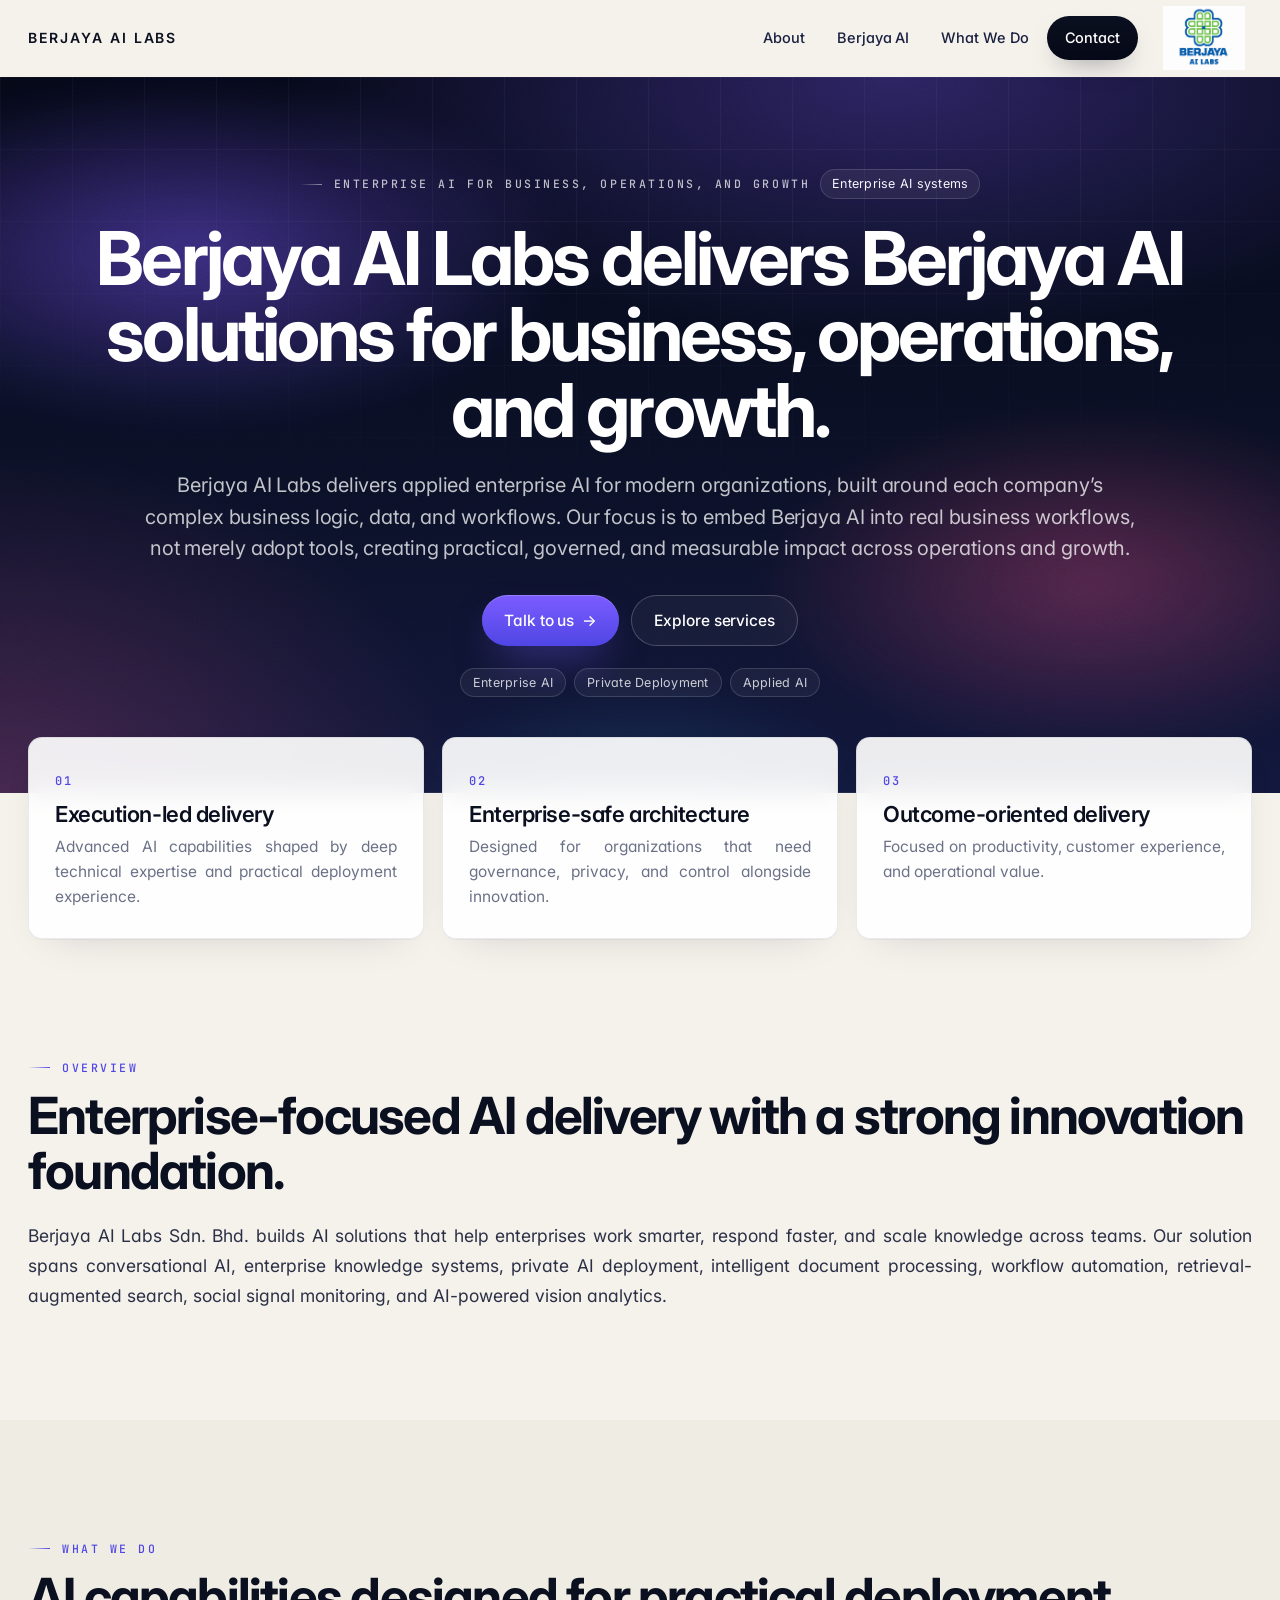
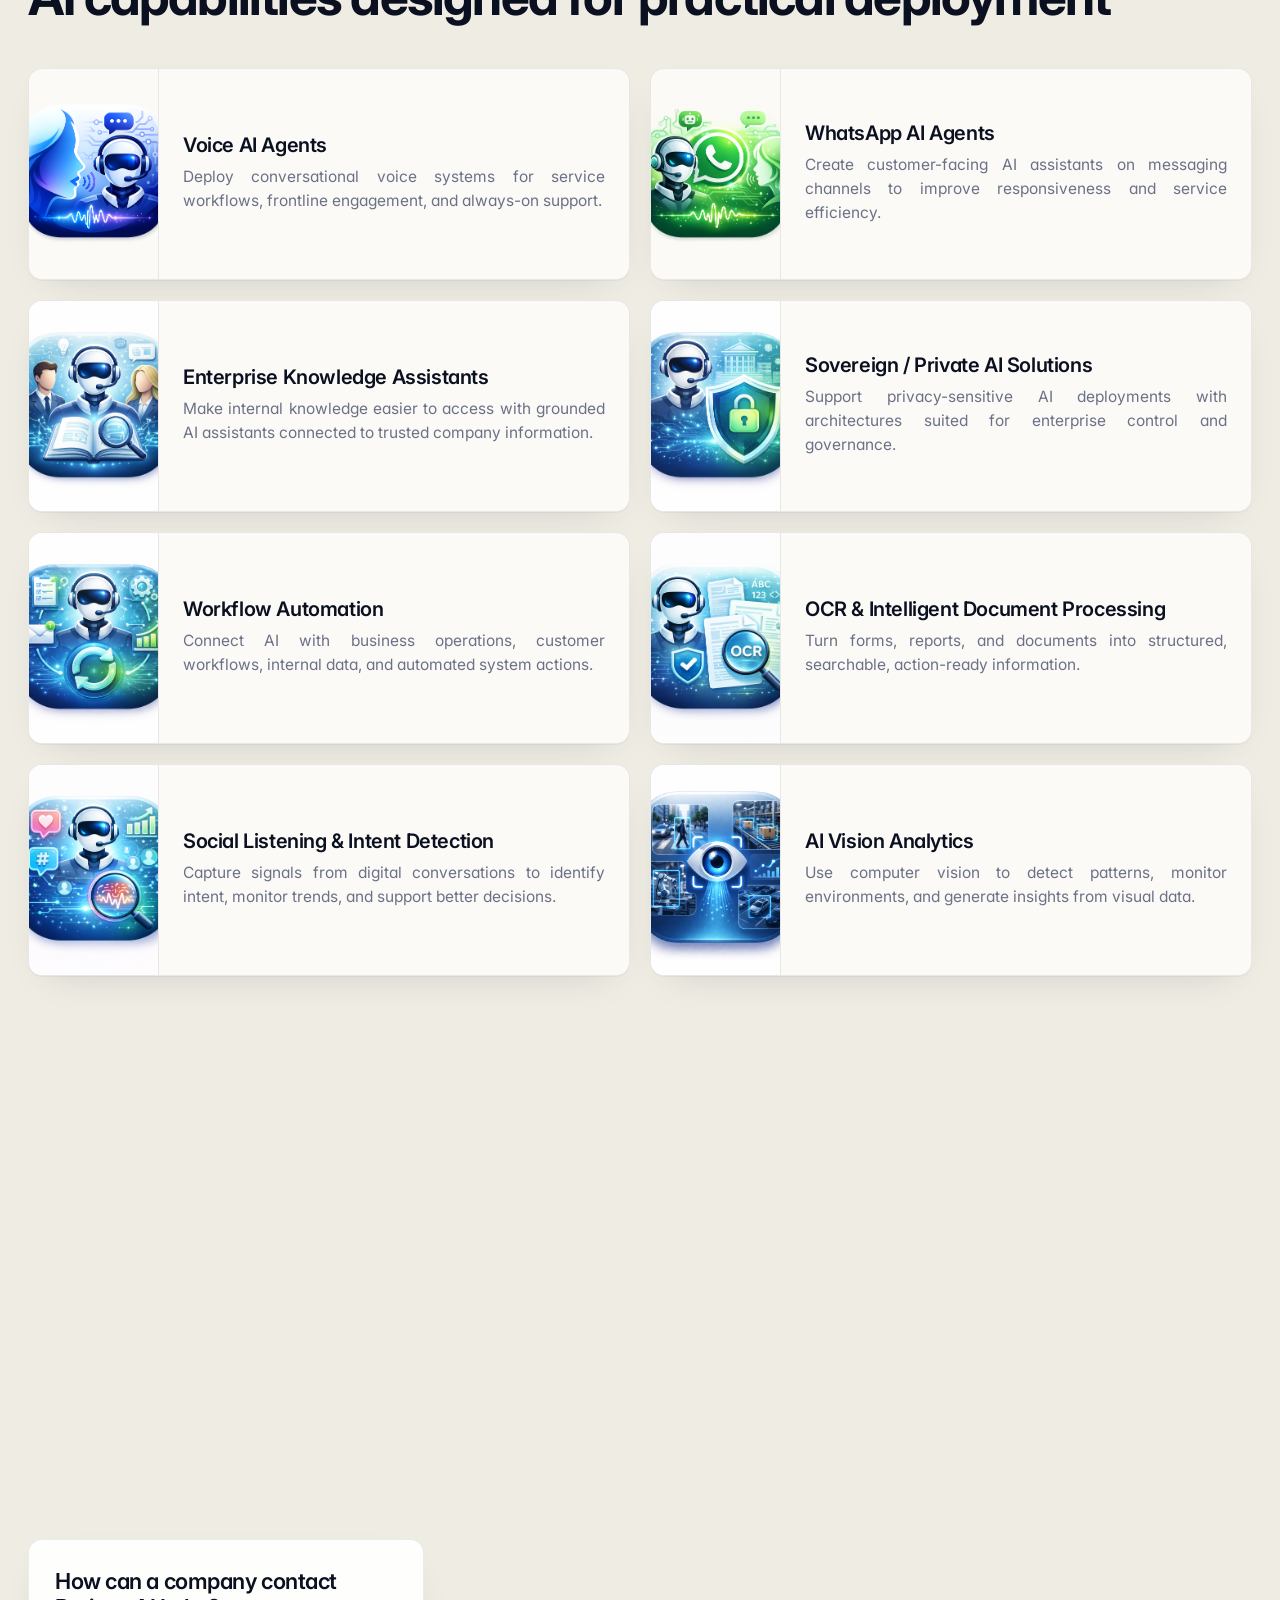
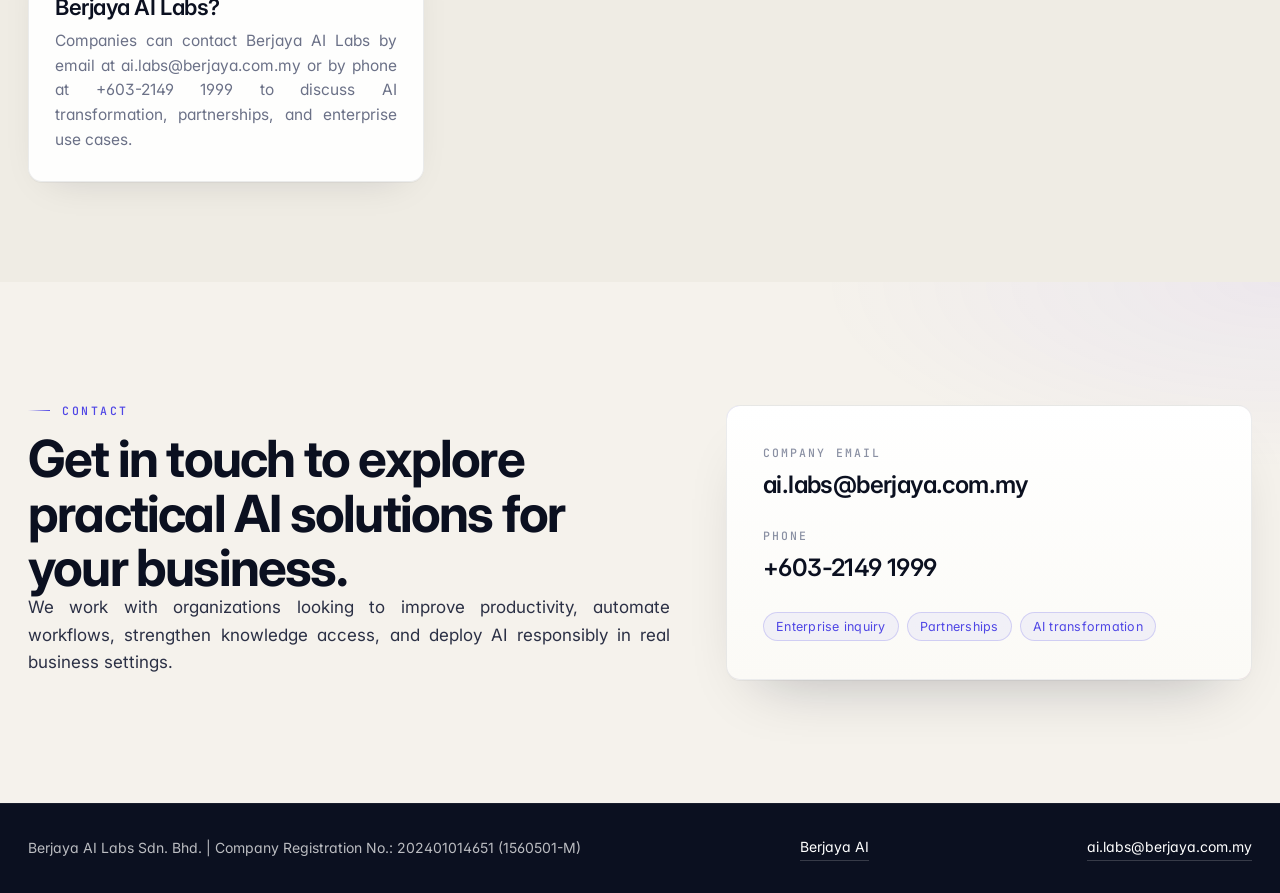
==== commit f3f842a0: "Improve Berjaya AI SEO and GEO signals" ====
--- a/index.html
+++ b/index.html
@@ -3,25 +3,25 @@
 <head>
   <meta charset="UTF-8" />
   <meta name="viewport" content="width=device-width, initial-scale=1.0" />
-  <title>Berjaya AI Labs | Applied AI for Business, Operations, and Growth</title>
-  <meta name="description" content="Berjaya AI Labs Sdn. Bhd. delivers AI solutions across conversational AI, enterprise knowledge systems, private AI deployment, intelligent document processing, workflow automation, retrieval-augmented search, social listening, and vision analytics." />
+  <title>Berjaya AI Labs | Berjaya AI Solutions for Business, Operations, and Growth</title>
+  <meta name="description" content="Berjaya AI Labs Sdn. Bhd. delivers Berjaya AI solutions for enterprises across conversational AI, knowledge systems, private AI deployment, workflow automation, intelligent document processing, social listening, and vision analytics." />
   <meta name="robots" content="index,follow,max-image-preview:large" />
-  <meta name="facebook-domain-verification" content="cfm3j7e0lpsbj4cn4l0iv65m7jfxsm" />
+  <meta name="facebook-domain-verification" content="6pn9rib7geaoh2ti7fj41b17het6pq" />
   <link rel="canonical" href="https://berjayaailabs.my/" />
   <meta property="og:type" content="website" />
-  <meta property="og:title" content="Berjaya AI Labs | Applied AI for Business, Operations, and Growth" />
-  <meta property="og:description" content="Berjaya AI Labs provides AI solutions for enterprises across automation, knowledge systems, private AI, and intelligent analytics." />
+  <meta property="og:title" content="Berjaya AI Labs | Berjaya AI Solutions for Business, Operations, and Growth" />
+  <meta property="og:description" content="Berjaya AI Labs provides Berjaya AI solutions for enterprises across automation, knowledge systems, private AI, and intelligent analytics." />
   <meta property="og:url" content="https://berjayaailabs.my/" />
   <meta property="og:site_name" content="Berjaya AI Labs" />
   <meta property="og:image" content="https://berjayaailabs.my/assets/company%20logo.png" />
   <meta name="twitter:card" content="summary_large_image" />
   <meta name="twitter:title" content="Berjaya AI Labs" />
-  <meta name="twitter:description" content="Applied AI solutions by Berjaya AI Labs for business, operations, and growth." />
+  <meta name="twitter:description" content="Berjaya AI solutions by Berjaya AI Labs for business, operations, and growth." />
   <meta name="twitter:image" content="https://berjayaailabs.my/assets/company%20logo.png" />
   <link rel="preconnect" href="https://fonts.googleapis.com" />
   <link rel="preconnect" href="https://fonts.gstatic.com" crossorigin />
   <link href="https://fonts.googleapis.com/css2?family=Inter:wght@300;400;500;600;700;800&family=JetBrains+Mono:wght@400;500;600&display=swap" rel="stylesheet" />
-  <link rel="stylesheet" href="styles.css?v=hero-text-full-width-1" />
+  <link rel="stylesheet" href="styles.css?v=berjaya-ai-seo-1" />
   <script type="application/ld+json">
     {
       "@context": "https://schema.org",
@@ -30,12 +30,12 @@
           "@type": "WebSite",
           "name": "Berjaya AI Labs",
           "url": "https://berjayaailabs.my/",
-          "description": "AI solutions for business, operations, and growth.",
-          "keywords": "Berjaya AI, Berjaya AI Labs"
+          "description": "Berjaya AI solutions for business, operations, and growth.",
+          "keywords": "Berjaya AI, Berjaya AI Labs, Berjaya AI solutions"
         },
         {
           "@type": "WebPage",
-          "name": "Berjaya AI Labs | Applied AI for Business, Operations, and Growth",
+          "name": "Berjaya AI Labs | Berjaya AI Solutions for Business, Operations, and Growth",
           "url": "https://berjayaailabs.my/",
           "isPartOf": {
             "@type": "WebSite",
@@ -51,11 +51,12 @@
         {
           "@type": "Organization",
           "name": "Berjaya AI Labs Sdn. Bhd.",
+          "alternateName": ["Berjaya AI", "Berjaya AI Labs"],
           "url": "https://berjayaailabs.my/",
           "email": "ai.labs@berjaya.com.my",
           "telephone": "+603-2149 1999",
           "logo": "https://berjayaailabs.my/assets/company%20logo.png",
-          "description": "Berjaya AI Labs Sdn. Bhd. provides practical AI solutions for business, operations, and growth.",
+          "description": "Berjaya AI Labs Sdn. Bhd. provides practical Berjaya AI solutions for business, operations, and growth.",
           "sameAs": ["https://www.linkedin.com/in/mau-luen-tham-57ba3176/"]
         },
         {
@@ -80,6 +81,14 @@
           "mainEntity": [
             {
               "@type": "Question",
+              "name": "What is Berjaya AI?",
+              "acceptedAnswer": {
+                "@type": "Answer",
+                "text": "Berjaya AI refers to the applied enterprise AI work delivered by Berjaya AI Labs Sdn. Bhd., a Berjaya company focused on practical AI systems for business workflows, customer engagement, knowledge access, automation, private AI deployment, and intelligent analytics."
+              }
+            },
+            {
+              "@type": "Question",
               "name": "What does Berjaya AI Labs do?",
               "acceptedAnswer": {
                 "@type": "Answer",
@@ -125,6 +134,7 @@
       <div class="nav-right">
         <nav>
           <a href="#about">About</a>
+          <a href="berjaya-ai.html">Berjaya AI</a>
           <a href="#services">What We Do</a>
           <a href="#contact">Contact</a>
         </nav>
@@ -143,11 +153,11 @@
             <p class="eyebrow">Enterprise AI for Business, Operations, and Growth</p>
             <span class="hero-badge">Enterprise AI systems</span>
           </div>
-          <h1>Berjaya AI Labs delivers AI solutions for business, operations, and growth.</h1>
+          <h1>Berjaya AI Labs delivers Berjaya AI solutions for business, operations, and growth.</h1>
         </div>
 
         <div class="hero-copy hero-copy-bottom" data-reveal>
-          <p class="lead">Berjaya AI Labs delivers applied enterprise AI for modern organizations, built around each company’s complex business logic, data, and workflows. Our focus is to embed AI into real business workflows, not merely adopt tools, creating practical, governed, and measurable impact across operations and growth.</p>
+          <p class="lead">Berjaya AI Labs delivers applied enterprise AI for modern organizations, built around each company’s complex business logic, data, and workflows. Our focus is to embed Berjaya AI into real business workflows, not merely adopt tools, creating practical, governed, and measurable impact across operations and growth.</p>
           <div class="hero-actions">
             <a class="button primary" href="#contact">Talk to us</a>
             <a class="button secondary" href="#services">Explore services</a>
@@ -267,6 +277,10 @@
         <p class="section-label" data-reveal>FAQs</p>
         <div class="qa-grid">
           <article class="qa-card" data-reveal>
+            <h3>What is Berjaya AI?</h3>
+            <p>Berjaya AI refers to the applied enterprise AI work delivered by Berjaya AI Labs Sdn. Bhd., focused on practical AI systems for business workflows, customer engagement, knowledge access, automation, private AI deployment, and intelligent analytics.</p>
+          </article>
+          <article class="qa-card" data-reveal>
             <h3>What does Berjaya AI Labs do?</h3>
             <p>Berjaya AI Labs Sdn. Bhd. builds AI solutions for enterprises that want to improve productivity, automate workflows, and scale knowledge across teams.</p>
           </article>
@@ -307,6 +321,7 @@
   <footer class="site-footer">
     <div class="container footer-content">
       <p>Berjaya AI Labs Sdn. Bhd. | Company Registration No.: 202401014651 (1560501-M)</p>
+      <a href="berjaya-ai.html">Berjaya AI</a>
       <a href="mailto:ai.labs@berjaya.com.my">ai.labs@berjaya.com.my</a>
     </div>
   </footer>
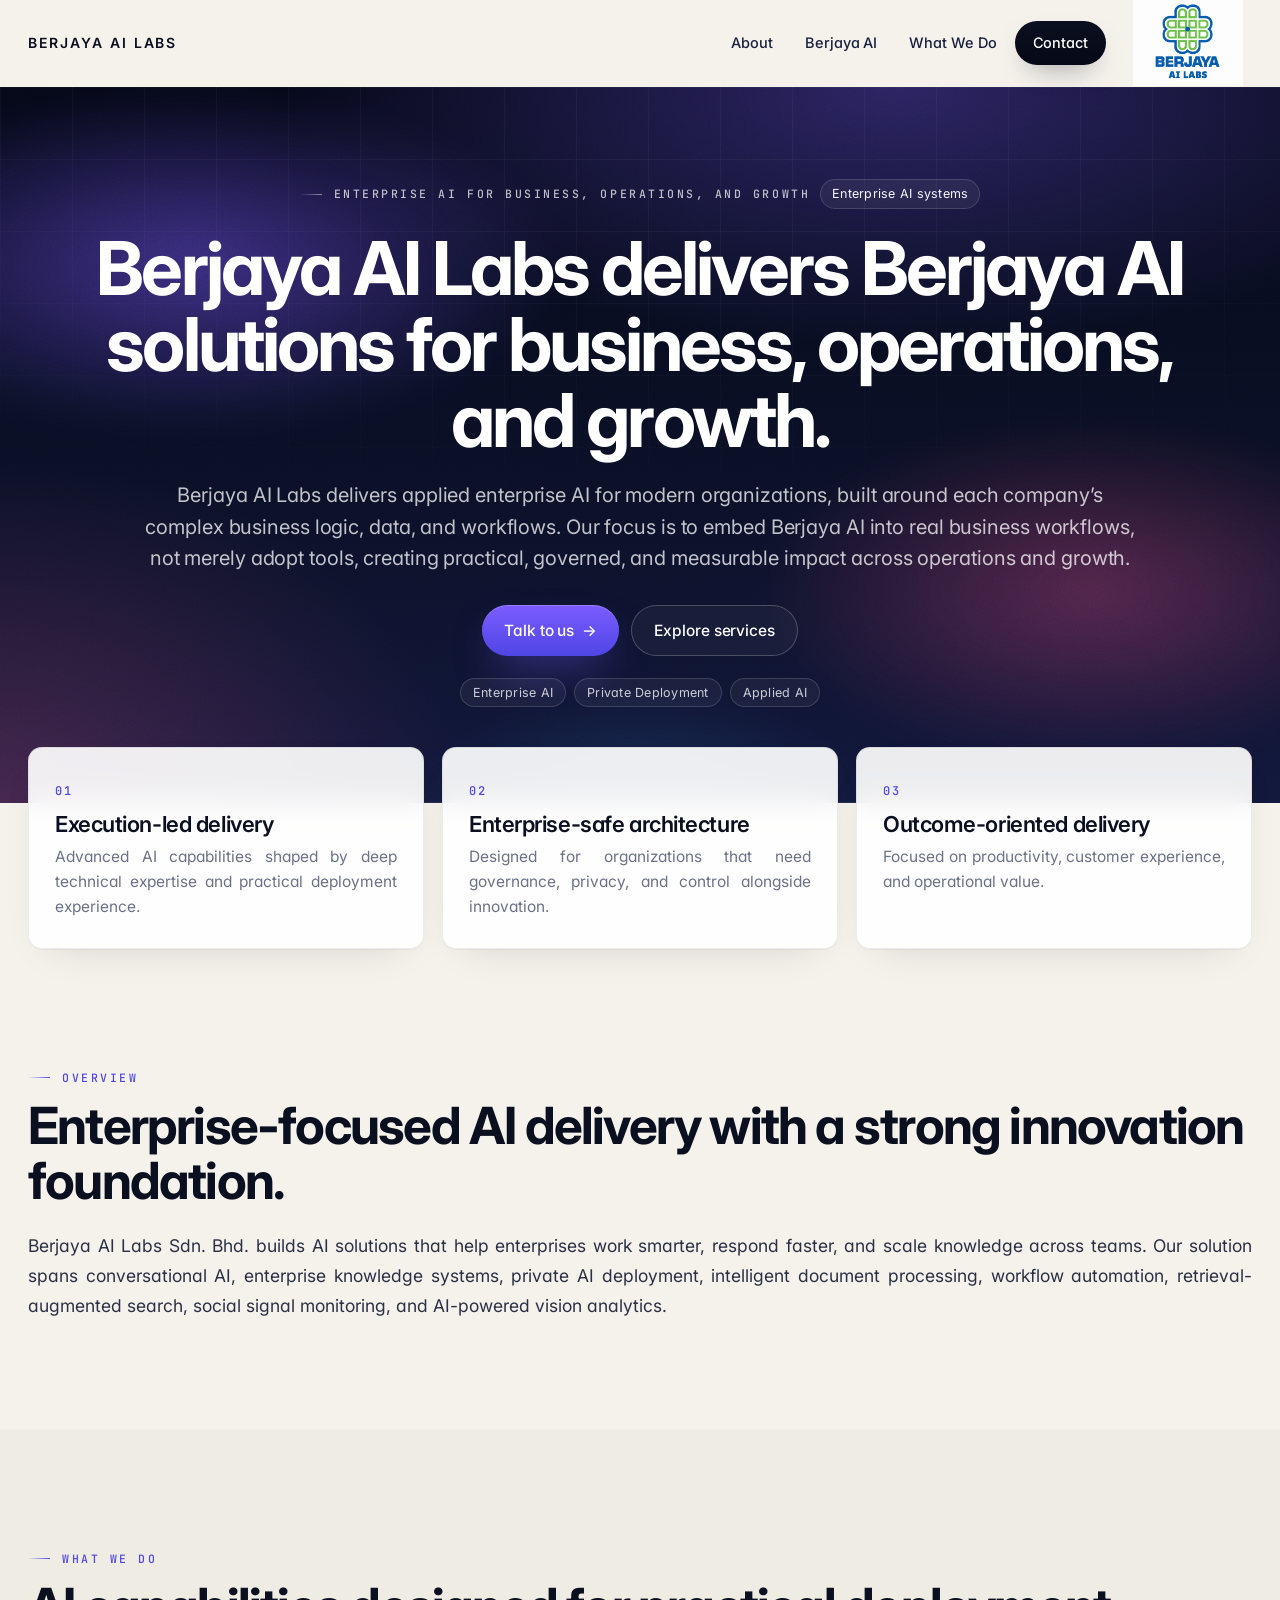
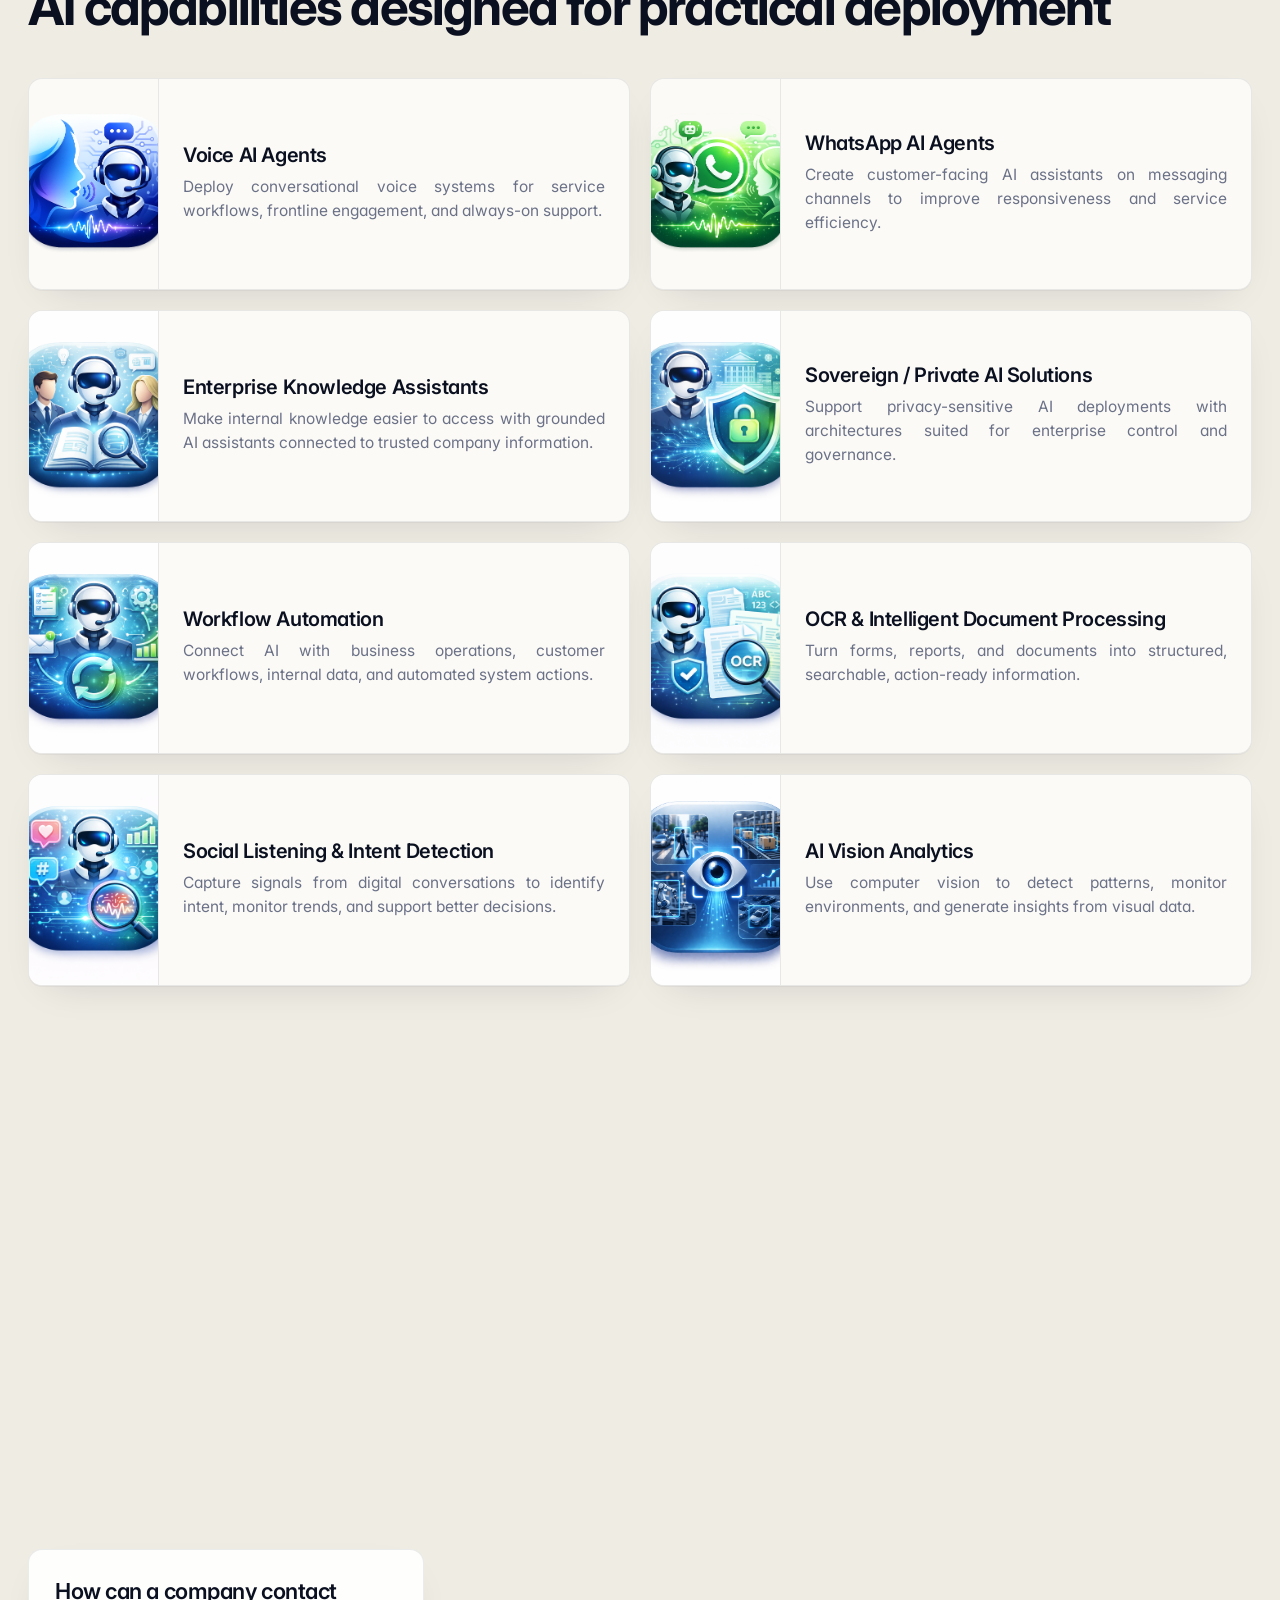
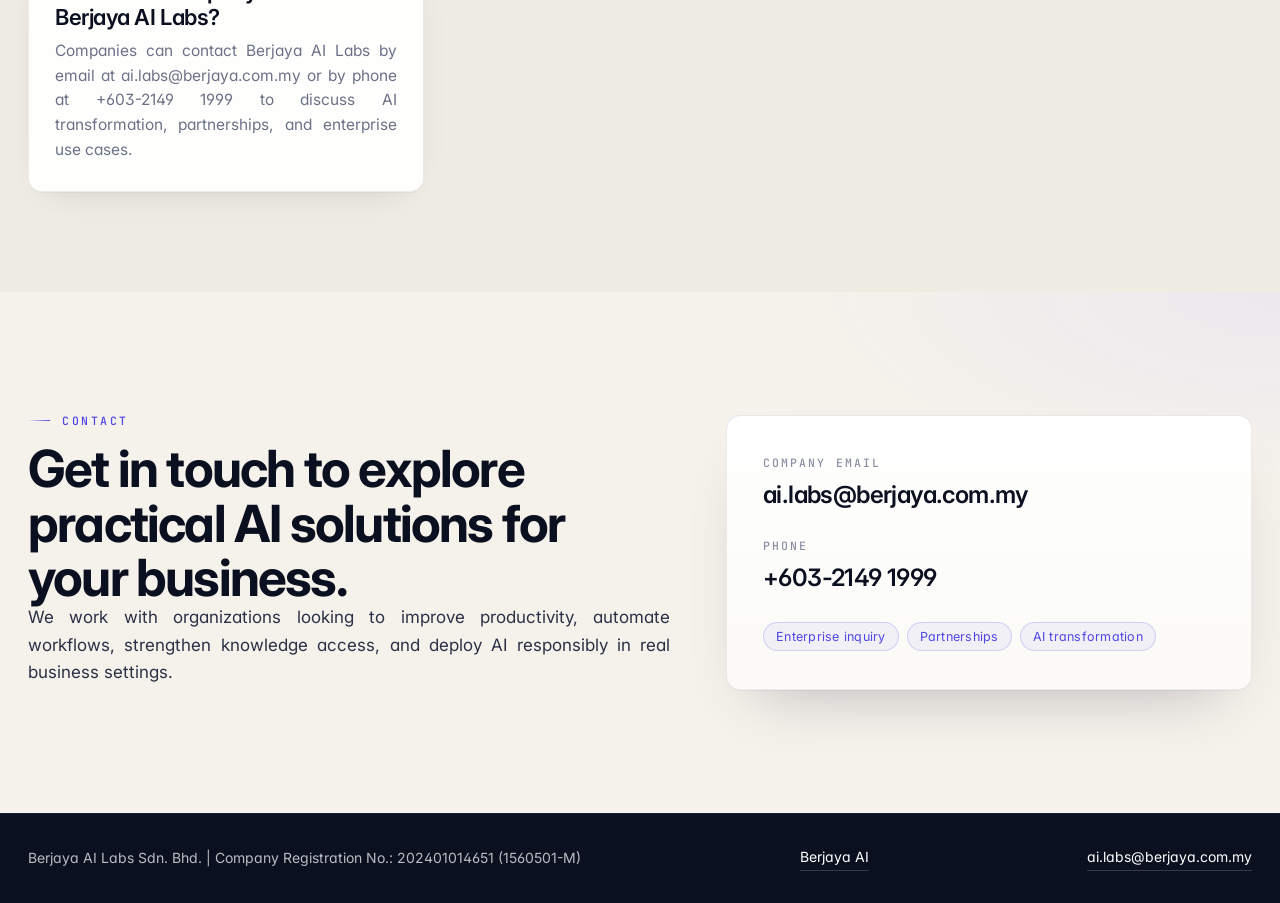
==== commit f1ec8421: "Increase header logo size" ====
--- a/index.html
+++ b/index.html
@@ -21,7 +21,7 @@
   <link rel="preconnect" href="https://fonts.googleapis.com" />
   <link rel="preconnect" href="https://fonts.gstatic.com" crossorigin />
   <link href="https://fonts.googleapis.com/css2?family=Inter:wght@300;400;500;600;700;800&family=JetBrains+Mono:wght@400;500;600&display=swap" rel="stylesheet" />
-  <link rel="stylesheet" href="styles.css?v=berjaya-ai-seo-1" />
+  <link rel="stylesheet" href="styles.css?v=top-logo-bigger-1" />
   <script type="application/ld+json">
     {
       "@context": "https://schema.org",
--- a/styles.css
+++ b/styles.css
@@ -132,8 +132,8 @@
   margin-left: auto;
 }
 .corporate-logo {
-  width: 96px;
-  height: 64px;
+  width: 128px;
+  height: 86px;
   object-fit: contain;
   display: block;
 }
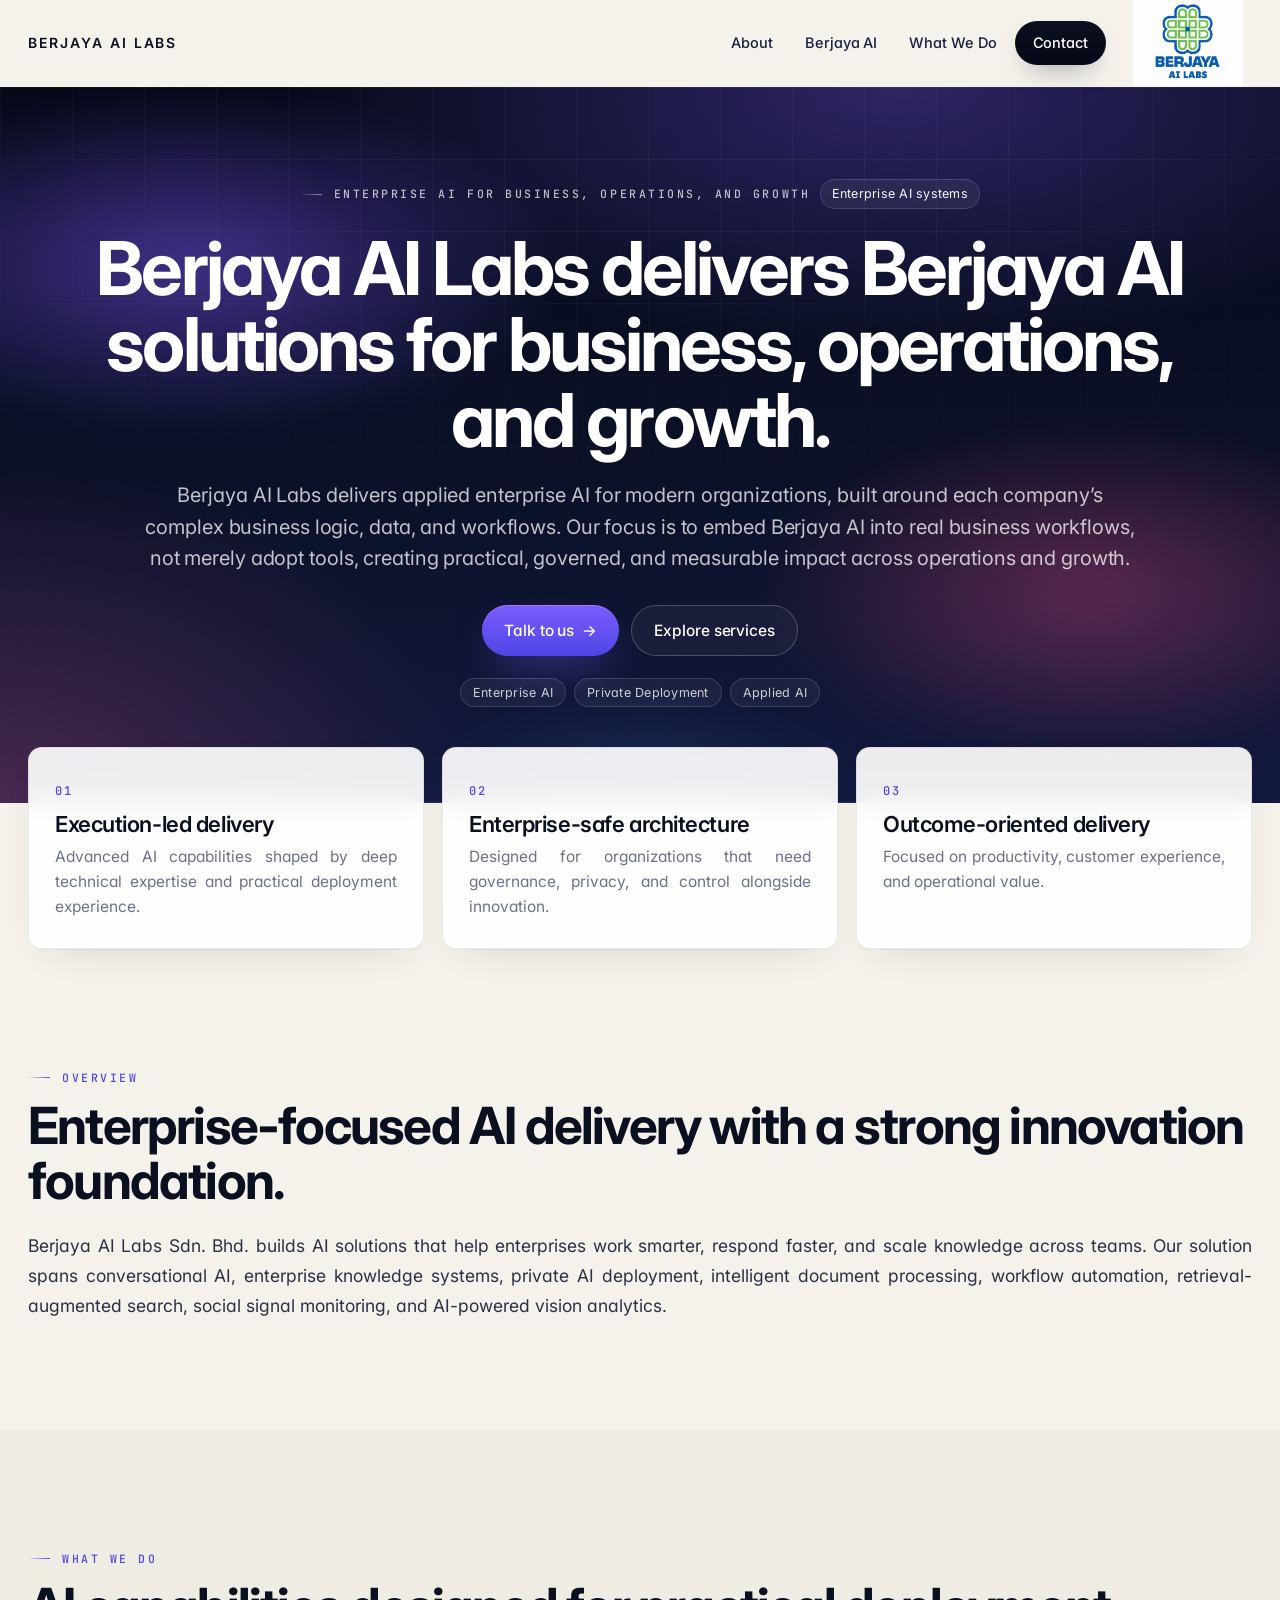
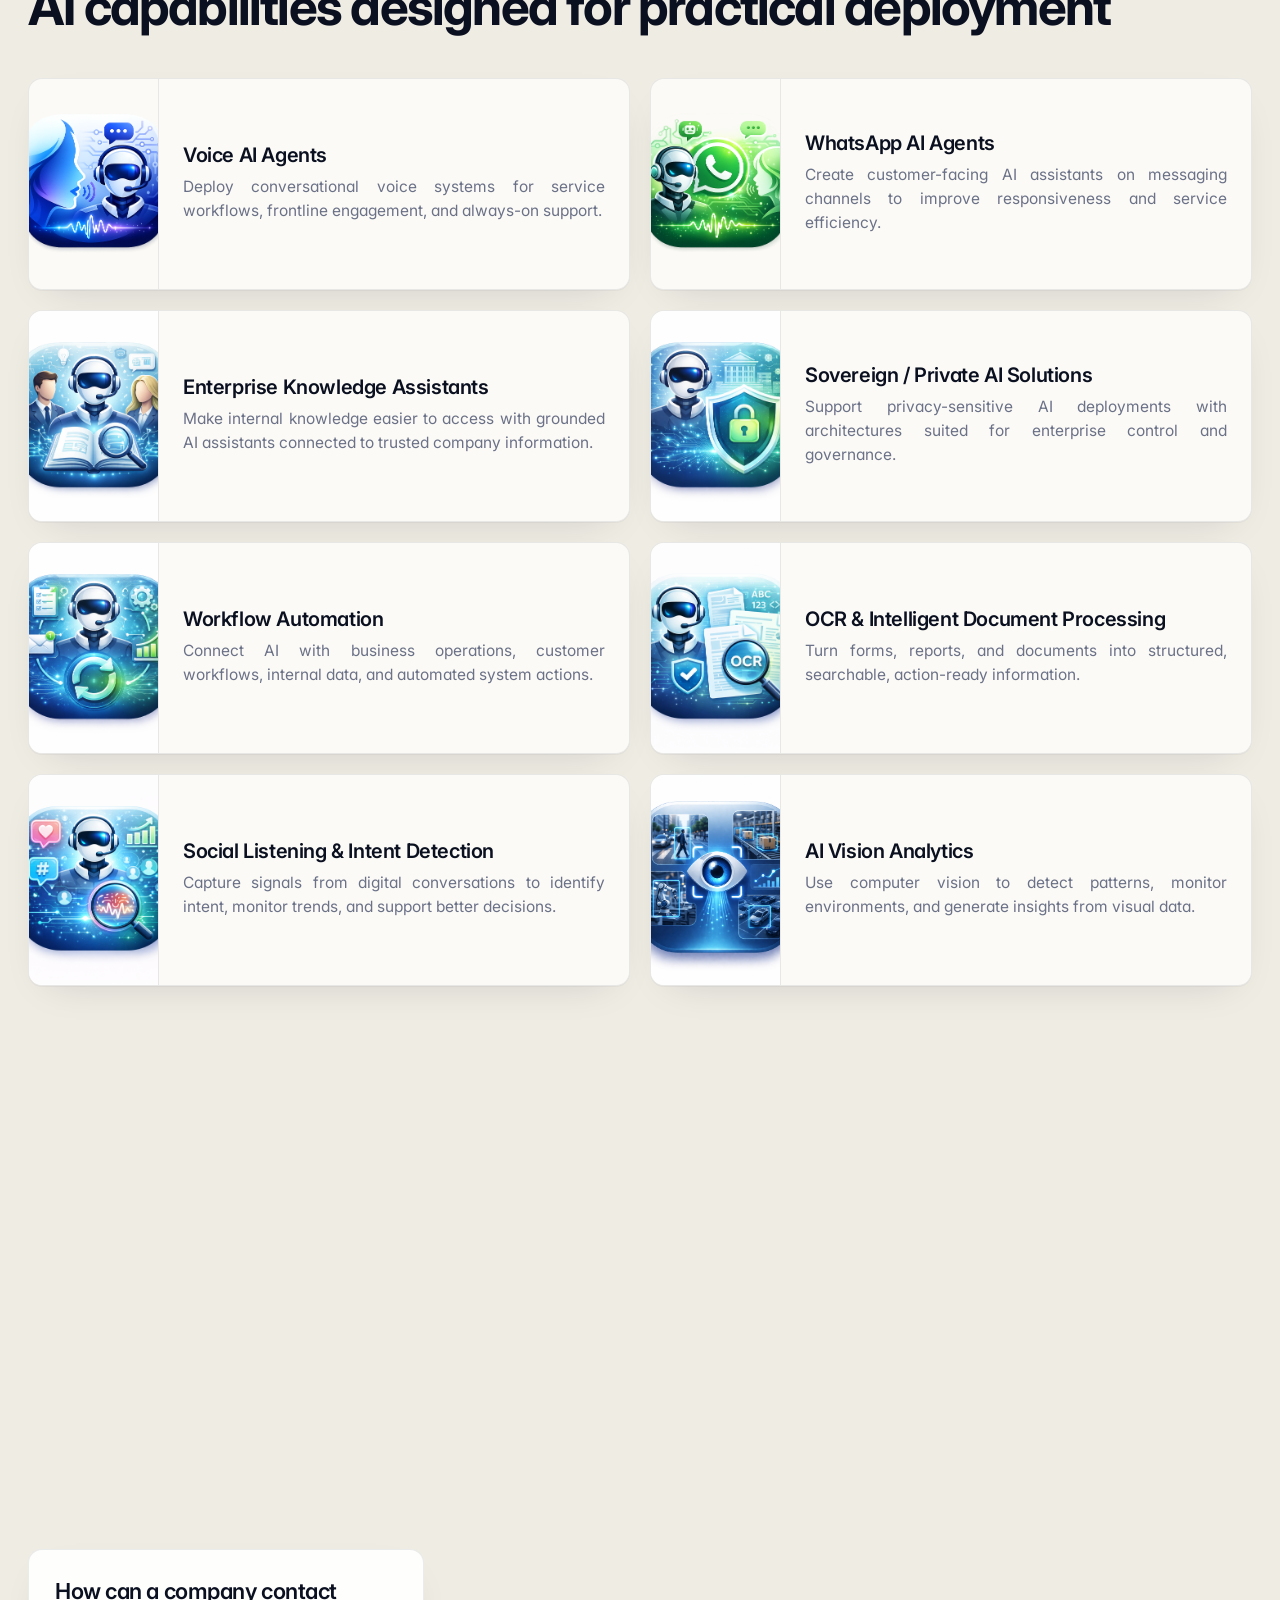
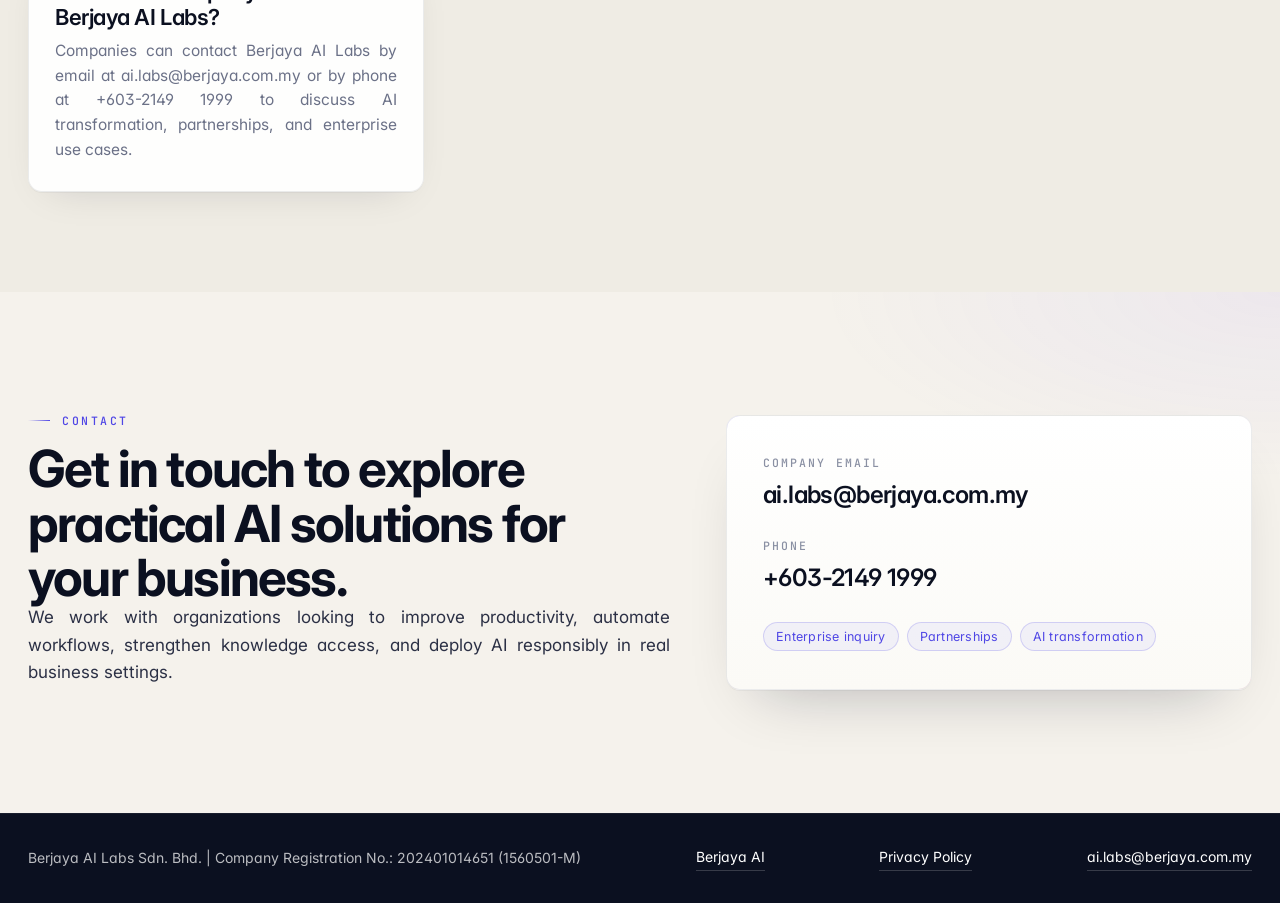
==== commit a699c82b: "Add privacy policy page" ====
--- a/index.html
+++ b/index.html
@@ -322,6 +322,7 @@
     <div class="container footer-content">
       <p>Berjaya AI Labs Sdn. Bhd. | Company Registration No.: 202401014651 (1560501-M)</p>
       <a href="berjaya-ai.html">Berjaya AI</a>
+      <a href="privacy-policy.html">Privacy Policy</a>
       <a href="mailto:ai.labs@berjaya.com.my">ai.labs@berjaya.com.my</a>
     </div>
   </footer>
--- a/styles.css
+++ b/styles.css
@@ -707,6 +707,49 @@
   transition: border-color .2s var(--ease);
 }
 .site-footer a:hover { border-color: #fff; }
+
+/* ─────────────────────────  Privacy Policy page  ───────────────────────── */
+
+.policy-hero { padding: 76px 0 72px; }
+.policy-hero h1 { max-width: 900px; }
+.policy-section {
+  background:
+    radial-gradient(60% 60% at 100% 0%, rgba(124, 92, 255, 0.06), transparent 60%),
+    var(--bg);
+}
+.policy-container { max-width: 980px; }
+.policy-card {
+  padding: clamp(28px, 5vw, 58px);
+  background: linear-gradient(180deg, #ffffff 0%, #fbfaf6 100%);
+  border: 1px solid var(--line);
+  border-radius: var(--radius-lg);
+  box-shadow: var(--shadow-card);
+}
+.policy-card h2 {
+  margin: 42px 0 14px;
+  color: var(--ink);
+  font-size: clamp(22px, 2.4vw, 30px);
+  line-height: 1.18;
+  letter-spacing: -0.035em;
+}
+.policy-card h2:first-of-type { margin-top: 30px; }
+.policy-card p, .policy-card li {
+  color: var(--text);
+  text-align: left;
+  hyphens: none;
+  -webkit-hyphens: none;
+}
+.policy-card p { margin: 0 0 16px; }
+.policy-card ol {
+  margin: 0 0 18px 1.25em;
+  padding: 0;
+}
+.policy-card li { margin: 0 0 8px; padding-left: 4px; }
+.policy-meta-line {
+  color: var(--muted);
+  font-family: var(--mono);
+  font-size: 13px;
+}
 
 /* ─────────────────────────  Reveal motion  ───────────────────────── */
 
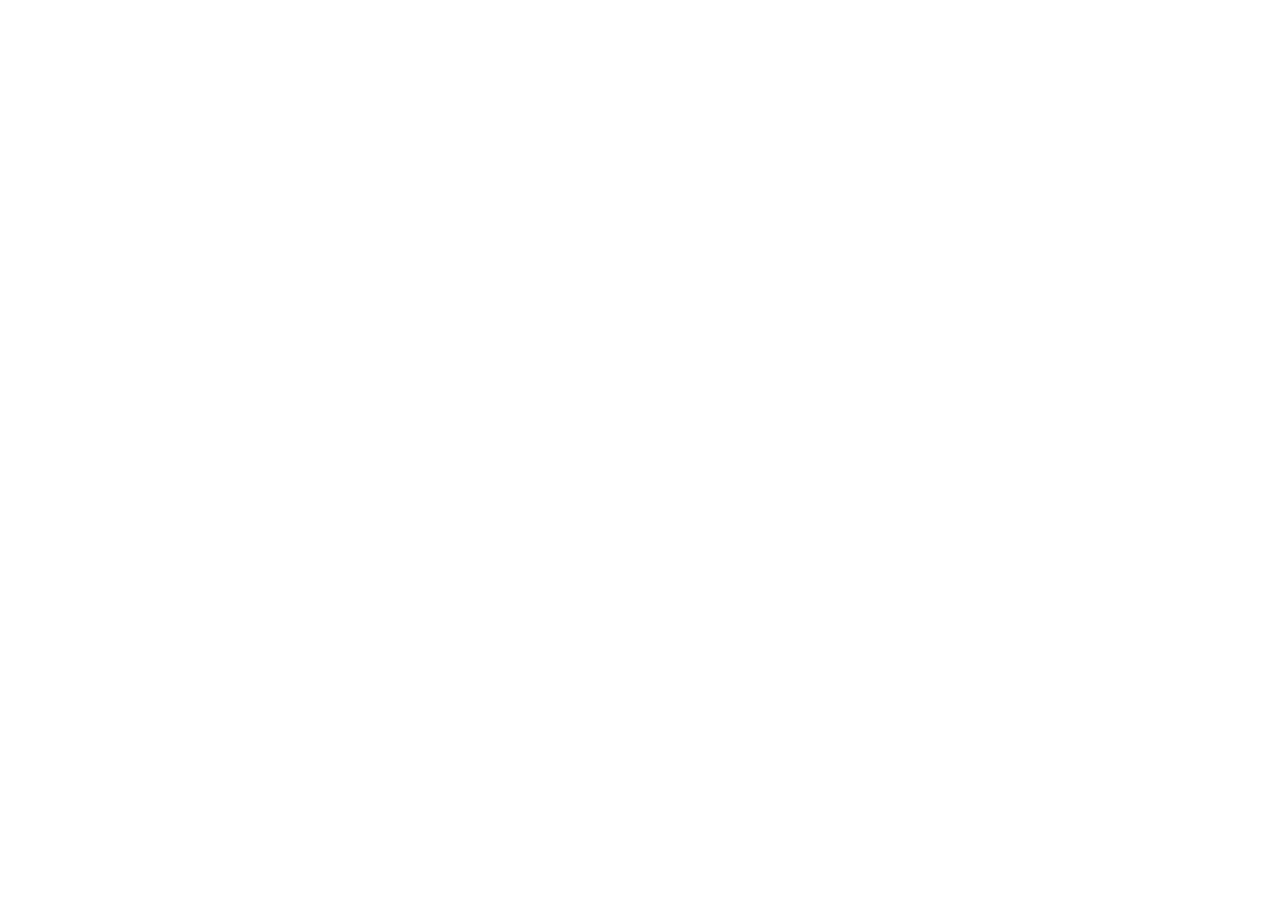
==== commit 70c51c9d: "Redirect site to ailabs.berjaya.com.my The site now lives at https://ailabs.berjaya.com.my/. Replace" ====
--- a/index.html
+++ b/index.html
@@ -3,360 +3,66 @@
 <head>
   <meta charset="UTF-8" />
   <meta name="viewport" content="width=device-width, initial-scale=1.0" />
-  <title>Berjaya AI Labs | Berjaya AI Solutions for Business, Operations, and Growth</title>
-  <meta name="description" content="Berjaya AI Labs Sdn. Bhd. delivers Berjaya AI solutions for enterprises across conversational AI, knowledge systems, private AI deployment, workflow automation, intelligent document processing, social listening, and vision analytics." />
-  <meta name="robots" content="index,follow,max-image-preview:large" />
-  <meta name="facebook-domain-verification" content="6pn9rib7geaoh2ti7fj41b17het6pq" />
-  <link rel="canonical" href="https://berjayaailabs.my/" />
-  <meta property="og:type" content="website" />
-  <meta property="og:title" content="Berjaya AI Labs | Berjaya AI Solutions for Business, Operations, and Growth" />
-  <meta property="og:description" content="Berjaya AI Labs provides Berjaya AI solutions for enterprises across automation, knowledge systems, private AI, and intelligent analytics." />
-  <meta property="og:url" content="https://berjayaailabs.my/" />
-  <meta property="og:site_name" content="Berjaya AI Labs" />
-  <meta property="og:image" content="https://berjayaailabs.my/assets/company%20logo.png" />
-  <meta name="twitter:card" content="summary_large_image" />
-  <meta name="twitter:title" content="Berjaya AI Labs" />
-  <meta name="twitter:description" content="Berjaya AI solutions by Berjaya AI Labs for business, operations, and growth." />
-  <meta name="twitter:image" content="https://berjayaailabs.my/assets/company%20logo.png" />
-  <link rel="preconnect" href="https://fonts.googleapis.com" />
-  <link rel="preconnect" href="https://fonts.gstatic.com" crossorigin />
-  <link href="https://fonts.googleapis.com/css2?family=Inter:wght@300;400;500;600;700;800&family=JetBrains+Mono:wght@400;500;600&display=swap" rel="stylesheet" />
-  <link rel="stylesheet" href="styles.css?v=top-logo-bigger-1" />
-  <script type="application/ld+json">
-    {
-      "@context": "https://schema.org",
-      "@graph": [
-        {
-          "@type": "WebSite",
-          "name": "Berjaya AI Labs",
-          "url": "https://berjayaailabs.my/",
-          "description": "Berjaya AI solutions for business, operations, and growth.",
-          "keywords": "Berjaya AI, Berjaya AI Labs, Berjaya AI solutions"
-        },
-        {
-          "@type": "WebPage",
-          "name": "Berjaya AI Labs | Berjaya AI Solutions for Business, Operations, and Growth",
-          "url": "https://berjayaailabs.my/",
-          "isPartOf": {
-            "@type": "WebSite",
-            "name": "Berjaya AI Labs",
-            "url": "https://berjayaailabs.my/"
-          },
-          "about": {
-            "@type": "Organization",
-            "name": "Berjaya AI Labs Sdn. Bhd."
-          },
-          "primaryImageOfPage": "https://berjayaailabs.my/assets/company%20logo.png"
-        },
-        {
-          "@type": "Organization",
-          "name": "Berjaya AI Labs Sdn. Bhd.",
-          "alternateName": ["Berjaya AI", "Berjaya AI Labs"],
-          "url": "https://berjayaailabs.my/",
-          "email": "ai.labs@berjaya.com.my",
-          "telephone": "+603-2149 1999",
-          "logo": "https://berjayaailabs.my/assets/company%20logo.png",
-          "description": "Berjaya AI Labs Sdn. Bhd. provides practical Berjaya AI solutions for business, operations, and growth.",
-          "sameAs": ["https://www.linkedin.com/in/mau-luen-tham-57ba3176/"]
-        },
-        {
-          "@type": "Person",
-          "name": "Ir. Ts. Dr. Tham Mau Luen",
-          "alternateName": ["Tham Mau Luen", "Mau Luen Tham"],
-          "jobTitle": "Director",
-          "worksFor": {
-            "@type": "Organization",
-            "name": "Berjaya AI Labs Sdn. Bhd."
-          },
-          "image": "https://berjayaailabs.my/assets/me.png",
-          "sameAs": ["https://www.linkedin.com/in/mau-luen-tham-57ba3176/"],
-          "alumniOf": {
-            "@type": "CollegeOrUniversity",
-            "name": "Universiti Malaya"
-          },
-          "knowsAbout": ["Artificial Intelligence", "Conversational AI", "Enterprise Knowledge Systems", "Private AI Deployment", "Workflow Automation", "Computer Vision"]
-        },
-        {
-          "@type": "FAQPage",
-          "mainEntity": [
-            {
-              "@type": "Question",
-              "name": "What is Berjaya AI?",
-              "acceptedAnswer": {
-                "@type": "Answer",
-                "text": "Berjaya AI refers to the applied enterprise AI work delivered by Berjaya AI Labs Sdn. Bhd., a Berjaya company focused on practical AI systems for business workflows, customer engagement, knowledge access, automation, private AI deployment, and intelligent analytics."
-              }
-            },
-            {
-              "@type": "Question",
-              "name": "What does Berjaya AI Labs do?",
-              "acceptedAnswer": {
-                "@type": "Answer",
-                "text": "Berjaya AI Labs Sdn. Bhd. builds AI solutions for enterprises that want to improve productivity, automate workflows, and scale knowledge across teams."
-              }
-            },
-            {
-              "@type": "Question",
-              "name": "What solutions does Berjaya AI Labs provide?",
-              "acceptedAnswer": {
-                "@type": "Answer",
-                "text": "Berjaya AI Labs provides conversational AI, enterprise knowledge systems, private AI deployment, intelligent document processing, workflow automation, retrieval-augmented search, social signal monitoring, and AI-powered vision analytics."
-              }
-            },
-            {
-              "@type": "Question",
-              "name": "How can a company contact Berjaya AI Labs?",
-              "acceptedAnswer": {
-                "@type": "Answer",
-                "text": "Companies can contact Berjaya AI Labs by email at ai.labs@berjaya.com.my or by phone at +603-2149 1999 to discuss AI transformation, partnerships, and enterprise use cases."
-              }
-            },
-            {
-              "@type": "Question",
-              "name": "Who is Ir. Ts. Dr. Tham Mau Luen?",
-              "acceptedAnswer": {
-                "@type": "Answer",
-                "text": "Ir. Ts. Dr. Tham Mau Luen is the Director of Berjaya AI Labs Sdn. Bhd. and leads the development of AI solutions for enterprise innovation and digital transformation."
-              }
-            }
-          ]
-        }
-      ]
+  <title>Redirecting to Berjaya AI Labs</title>
+
+  <!-- Tells search engines the real, permanent home of this page -->
+  <link rel="canonical" href="https://ailabs.berjaya.com.my/" />
+
+  <!-- Instant redirect for browsers with JavaScript turned off -->
+  <meta http-equiv="refresh" content="0; url=https://ailabs.berjaya.com.my/" />
+
+  <meta name="description" content="Berjaya AI Labs has moved to ailabs.berjaya.com.my. You are being redirected." />
+  <meta property="og:title" content="Berjaya AI Labs" />
+  <meta property="og:url" content="https://ailabs.berjaya.com.my/" />
+  <meta name="theme-color" content="#050816" />
+  <link rel="icon" type="image/png" href="assets/logo.png" />
+
+  <!-- Fastest path: redirect immediately, keeping any ?query or #section the visitor arrived with.
+       location.replace() is used so the browser Back button does not bounce them here again. -->
+  <script>
+    (function () {
+      var target = "https://ailabs.berjaya.com.my/" + window.location.search + window.location.hash;
+      window.location.replace(target);
+    })();
+  </script>
+
+  <style>
+    :root { color-scheme: dark; }
+    html, body { height: 100%; margin: 0; }
+    body {
+      background: #050816;
+      color: #e6ebf5;
+      font-family: "Inter", -apple-system, BlinkMacSystemFont, "Segoe UI", Roboto, Arial, sans-serif;
+      display: flex;
+      align-items: center;
+      justify-content: center;
+      text-align: center;
+      padding: 24px;
+      box-sizing: border-box;
     }
-  </script>
+    .card { max-width: 32rem; }
+    img { width: 88px; height: auto; margin-bottom: 28px; }
+    h1 { font-size: 1.35rem; font-weight: 600; margin: 0 0 12px; line-height: 1.4; }
+    p { font-size: 1rem; line-height: 1.65; color: #a8b3c7; margin: 0 0 28px; }
+    a.button {
+      display: inline-block;
+      padding: 13px 28px;
+      border-radius: 999px;
+      background: #2f6bff;
+      color: #ffffff;
+      text-decoration: none;
+      font-weight: 600;
+      font-size: 0.98rem;
+    }
+    a.button:hover { background: #1d55e0; }
+  </style>
 </head>
 <body>
-  <header class="site-header">
-    <div class="container nav">
-      <a class="brand" href="#top">
-        <span class="brand-mark">Berjaya AI Labs</span>
-      </a>
-      <div class="nav-right">
-        <nav>
-          <a href="#about">About</a>
-          <a href="berjaya-ai.html">Berjaya AI</a>
-          <a href="#services">What We Do</a>
-          <a href="#contact">Contact</a>
-        </nav>
-        <img class="corporate-logo" src="assets/logo.png?v=logo-1" alt="Berjaya Corporation" />
-      </div>
-    </div>
-  </header>
-
-  <main id="top">
-    <section class="hero">
-      <div class="hero-aurora" aria-hidden="true"></div>
-      <div class="hero-noise" aria-hidden="true"></div>
-      <div class="container hero-stack-layout">
-        <div class="hero-copy hero-copy-top" data-reveal>
-          <div class="eyebrow-row">
-            <p class="eyebrow">Enterprise AI for Business, Operations, and Growth</p>
-            <span class="hero-badge">Enterprise AI systems</span>
-          </div>
-          <h1>Berjaya AI Labs delivers Berjaya AI solutions for business, operations, and growth.</h1>
-        </div>
-
-        <div class="hero-copy hero-copy-bottom" data-reveal>
-          <p class="lead">Berjaya AI Labs delivers applied enterprise AI for modern organizations, built around each company’s complex business logic, data, and workflows. Our focus is to embed Berjaya AI into real business workflows, not merely adopt tools, creating practical, governed, and measurable impact across operations and growth.</p>
-          <div class="hero-actions">
-            <a class="button primary" href="#contact">Talk to us</a>
-            <a class="button secondary" href="#services">Explore services</a>
-          </div>
-          <div class="hero-signals" aria-label="Key positioning signals">
-            <span>Enterprise AI</span>
-            <span>Private Deployment</span>
-            <span>Applied AI</span>
-          </div>
-        </div>
-      </div>
-    </section>
-
-    <section class="proof-band" aria-label="Why Berjaya AI Labs">
-      <div class="container proof-grid">
-        <article class="proof-card" data-reveal>
-          <span class="proof-kicker">01</span>
-          <h3>Execution-led delivery</h3>
-          <p>Advanced AI capabilities shaped by deep technical expertise and practical deployment experience.</p>
-        </article>
-        <article class="proof-card" data-reveal>
-          <span class="proof-kicker">02</span>
-          <h3>Enterprise-safe architecture</h3>
-          <p>Designed for organizations that need governance, privacy, and control alongside innovation.</p>
-        </article>
-        <article class="proof-card" data-reveal>
-          <span class="proof-kicker">03</span>
-          <h3>Outcome-oriented delivery</h3>
-          <p>Focused on productivity, customer experience, and operational value.</p>
-        </article>
-      </div>
-    </section>
-
-    <section class="section" id="about">
-      <div class="container intro-grid">
-        <div data-reveal>
-          <p class="section-label">Overview</p>
-          <h2>Enterprise-focused AI delivery with a strong innovation foundation.</h2>
-        </div>
-        <div class="content-stack" data-reveal>
-          <p>Berjaya AI Labs Sdn. Bhd. builds AI solutions that help enterprises work smarter, respond faster, and scale knowledge across teams. Our solution spans conversational AI, enterprise knowledge systems, private AI deployment, intelligent document processing, workflow automation, retrieval-augmented search, social signal monitoring, and AI-powered vision analytics.</p>
-        </div>
-      </div>
-    </section>
-
-    <section class="section alt premium-section" id="services">
-      <div class="container">
-        <div class="section-header-premium" data-reveal>
-          <div>
-            <p class="section-label">What We Do</p>
-            <h2>AI capabilities designed for practical deployment</h2>
-          </div>
-        </div>
-        <div class="service-grid">
-          <article class="service-card" data-reveal>
-            <img src="assets/Voice AI Agents.png" alt="Voice AI Agents" loading="lazy" />
-            <div>
-              <h3>Voice AI Agents</h3>
-              <p>Deploy conversational voice systems for service workflows, frontline engagement, and always-on support.</p>
-            </div>
-          </article>
-          <article class="service-card" data-reveal>
-            <img src="assets/WhatsApp AI Agents.png" alt="WhatsApp AI Agents" loading="lazy" />
-            <div>
-              <h3>WhatsApp AI Agents</h3>
-              <p>Create customer-facing AI assistants on messaging channels to improve responsiveness and service efficiency.</p>
-            </div>
-          </article>
-          <article class="service-card" data-reveal>
-            <img src="assets/Enterprise Knowledge Assistants.png" alt="Enterprise Knowledge Assistants" loading="lazy" />
-            <div>
-              <h3>Enterprise Knowledge Assistants</h3>
-              <p>Make internal knowledge easier to access with grounded AI assistants connected to trusted company information.</p>
-            </div>
-          </article>
-          <article class="service-card" data-reveal>
-            <img src="assets/Private AI Solutions.png" alt="Sovereign and Private AI Solutions" loading="lazy" />
-            <div>
-              <h3>Sovereign / Private AI Solutions</h3>
-              <p>Support privacy-sensitive AI deployments with architectures suited for enterprise control and governance.</p>
-            </div>
-          </article>
-          <article class="service-card" data-reveal>
-            <img src="assets/Workflow Automation.png" alt="Workflow Automation" loading="lazy" />
-            <div>
-              <h3>Workflow Automation</h3>
-              <p>Connect AI with business operations, customer workflows, internal data, and automated system actions.</p>
-            </div>
-          </article>
-          <article class="service-card" data-reveal>
-            <img src="assets/OCR &amp; Intelligent Document Processing.png" alt="OCR and Intelligent Document Processing" loading="lazy" />
-            <div>
-              <h3>OCR &amp; Intelligent Document Processing</h3>
-              <p>Turn forms, reports, and documents into structured, searchable, action-ready information.</p>
-            </div>
-          </article>
-          <article class="service-card" data-reveal>
-            <img src="assets/Social Listening &amp; Intent Detection.png" alt="Social Listening and Intent Detection" loading="lazy" />
-            <div>
-              <h3>Social Listening &amp; Intent Detection</h3>
-              <p>Capture signals from digital conversations to identify intent, monitor trends, and support better decisions.</p>
-            </div>
-          </article>
-          <article class="service-card" data-reveal>
-            <img src="assets/AI Vision Analytics.png" alt="AI Vision Analytics" loading="lazy" />
-            <div>
-              <h3>AI Vision Analytics</h3>
-              <p>Use computer vision to detect patterns, monitor environments, and generate insights from visual data.</p>
-            </div>
-          </article>
-        </div>
-      </div>
-    </section>
-
-    <section class="section geo-answers-section" id="geo-answers">
-      <div class="container">
-        <p class="section-label" data-reveal>FAQs</p>
-        <div class="qa-grid">
-          <article class="qa-card" data-reveal>
-            <h3>What is Berjaya AI?</h3>
-            <p>Berjaya AI refers to the applied enterprise AI work delivered by Berjaya AI Labs Sdn. Bhd., focused on practical AI systems for business workflows, customer engagement, knowledge access, automation, private AI deployment, and intelligent analytics.</p>
-          </article>
-          <article class="qa-card" data-reveal>
-            <h3>What does Berjaya AI Labs do?</h3>
-            <p>Berjaya AI Labs Sdn. Bhd. builds AI solutions for enterprises that want to improve productivity, automate workflows, and scale knowledge across teams.</p>
-          </article>
-          <article class="qa-card" data-reveal>
-            <h3>What solutions does Berjaya AI Labs provide?</h3>
-            <p>Berjaya AI Labs provides conversational AI, enterprise knowledge systems, private AI deployment, intelligent document processing, workflow automation, retrieval-augmented search, social signal monitoring, and AI-powered vision analytics.</p>
-          </article>
-          <article class="qa-card" data-reveal>
-            <h3>How can a company contact Berjaya AI Labs?</h3>
-            <p>Companies can contact Berjaya AI Labs by email at ai.labs@berjaya.com.my or by phone at +603-2149 1999 to discuss AI transformation, partnerships, and enterprise use cases.</p>
-          </article>
-        </div>
-      </div>
-    </section>
-
-    <section class="section contact-section" id="contact">
-      <div class="container contact-panel">
-        <div data-reveal>
-          <p class="section-label">Contact</p>
-          <h2>Get in touch to explore practical AI solutions for your business.</h2>
-          <p>We work with organizations looking to improve productivity, automate workflows, strengthen knowledge access, and deploy AI responsibly in real business settings.</p>
-        </div>
-        <div class="contact-card" data-reveal>
-          <p class="contact-label">Company Email</p>
-          <a href="mailto:ai.labs@berjaya.com.my">ai.labs@berjaya.com.my</a>
-          <p class="contact-label top-gap">Phone</p>
-          <a href="tel:+60321491999">+603-2149 1999</a>
-          <div class="contact-chip-row">
-            <span>Enterprise inquiry</span>
-            <span>Partnerships</span>
-            <span>AI transformation</span>
-          </div>
-        </div>
-      </div>
-    </section>
+  <main class="card">
+    <img src="assets/logo.png" alt="Berjaya AI Labs" />
+    <h1>Berjaya AI Labs has a new address</h1>
+    <p>We are taking you to <strong>ailabs.berjaya.com.my</strong>. If nothing happens in a moment, use the button below.</p>
+    <a class="button" href="https://ailabs.berjaya.com.my/">Continue to Berjaya AI Labs</a>
   </main>
-
-  <footer class="site-footer">
-    <div class="container footer-content">
-      <p>Berjaya AI Labs Sdn. Bhd. | Company Registration No.: 202401014651 (1560501-M)</p>
-      <a href="berjaya-ai.html">Berjaya AI</a>
-      <a href="privacy-policy.html">Privacy Policy</a>
-      <a href="mailto:ai.labs@berjaya.com.my">ai.labs@berjaya.com.my</a>
-    </div>
-  </footer>
-  <script>
-    (function () {
-      var prefersReduced = window.matchMedia && window.matchMedia('(prefers-reduced-motion: reduce)').matches;
-      var targets = document.querySelectorAll('[data-reveal]');
-      if (prefersReduced || !('IntersectionObserver' in window)) {
-        targets.forEach(function (el) { el.classList.add('is-revealed'); });
-        return;
-      }
-      var io = new IntersectionObserver(function (entries) {
-        entries.forEach(function (entry) {
-          if (entry.isIntersecting) {
-            entry.target.classList.add('is-revealed');
-            io.unobserve(entry.target);
-          }
-        });
-      }, { rootMargin: '0px 0px -8% 0px', threshold: 0.08 });
-      targets.forEach(function (el, i) {
-        el.style.setProperty('--reveal-delay', (Math.min(i, 8) * 60) + 'ms');
-        io.observe(el);
-      });
-
-      var header = document.querySelector('.site-header');
-      if (header) {
-        var onScroll = function () {
-          if (window.scrollY > 8) header.classList.add('is-scrolled');
-          else header.classList.remove('is-scrolled');
-        };
-        onScroll();
-        window.addEventListener('scroll', onScroll, { passive: true });
-      }
-    })();
-  </script>
 </body>
 </html>
